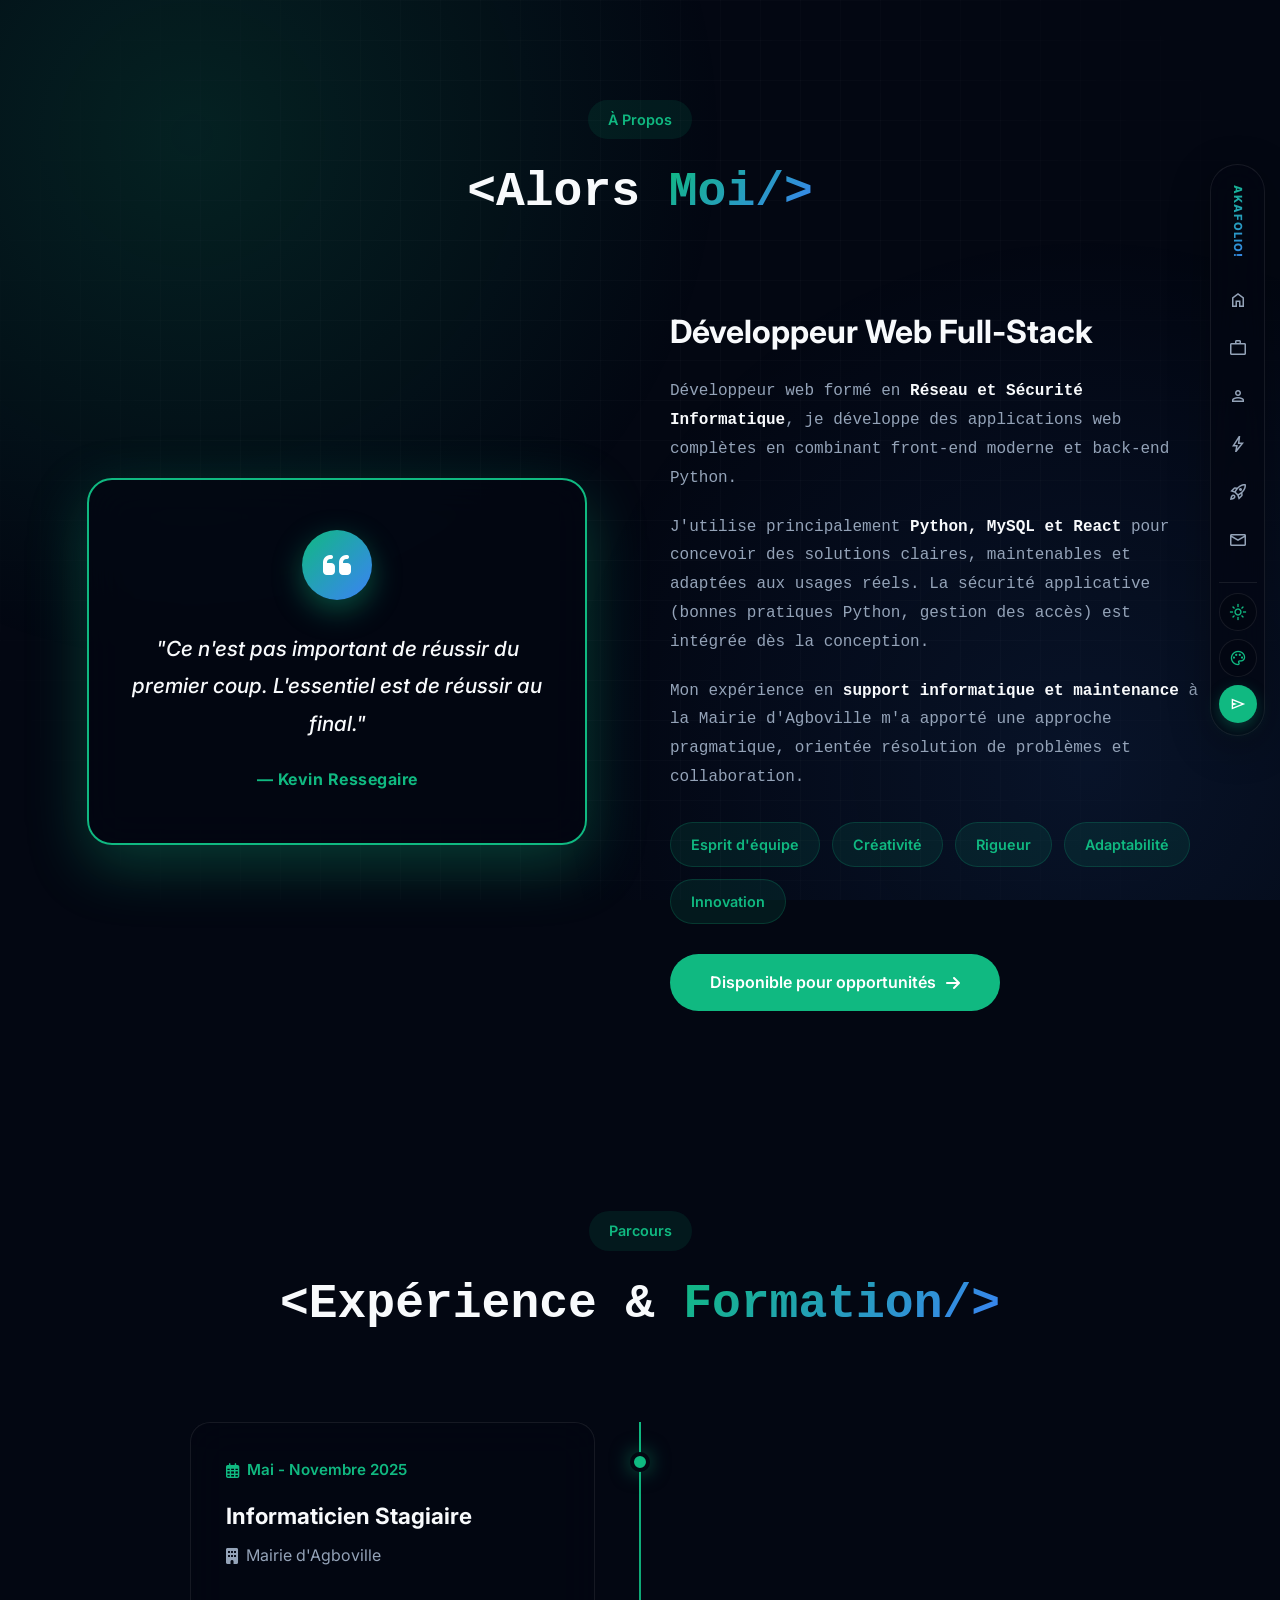
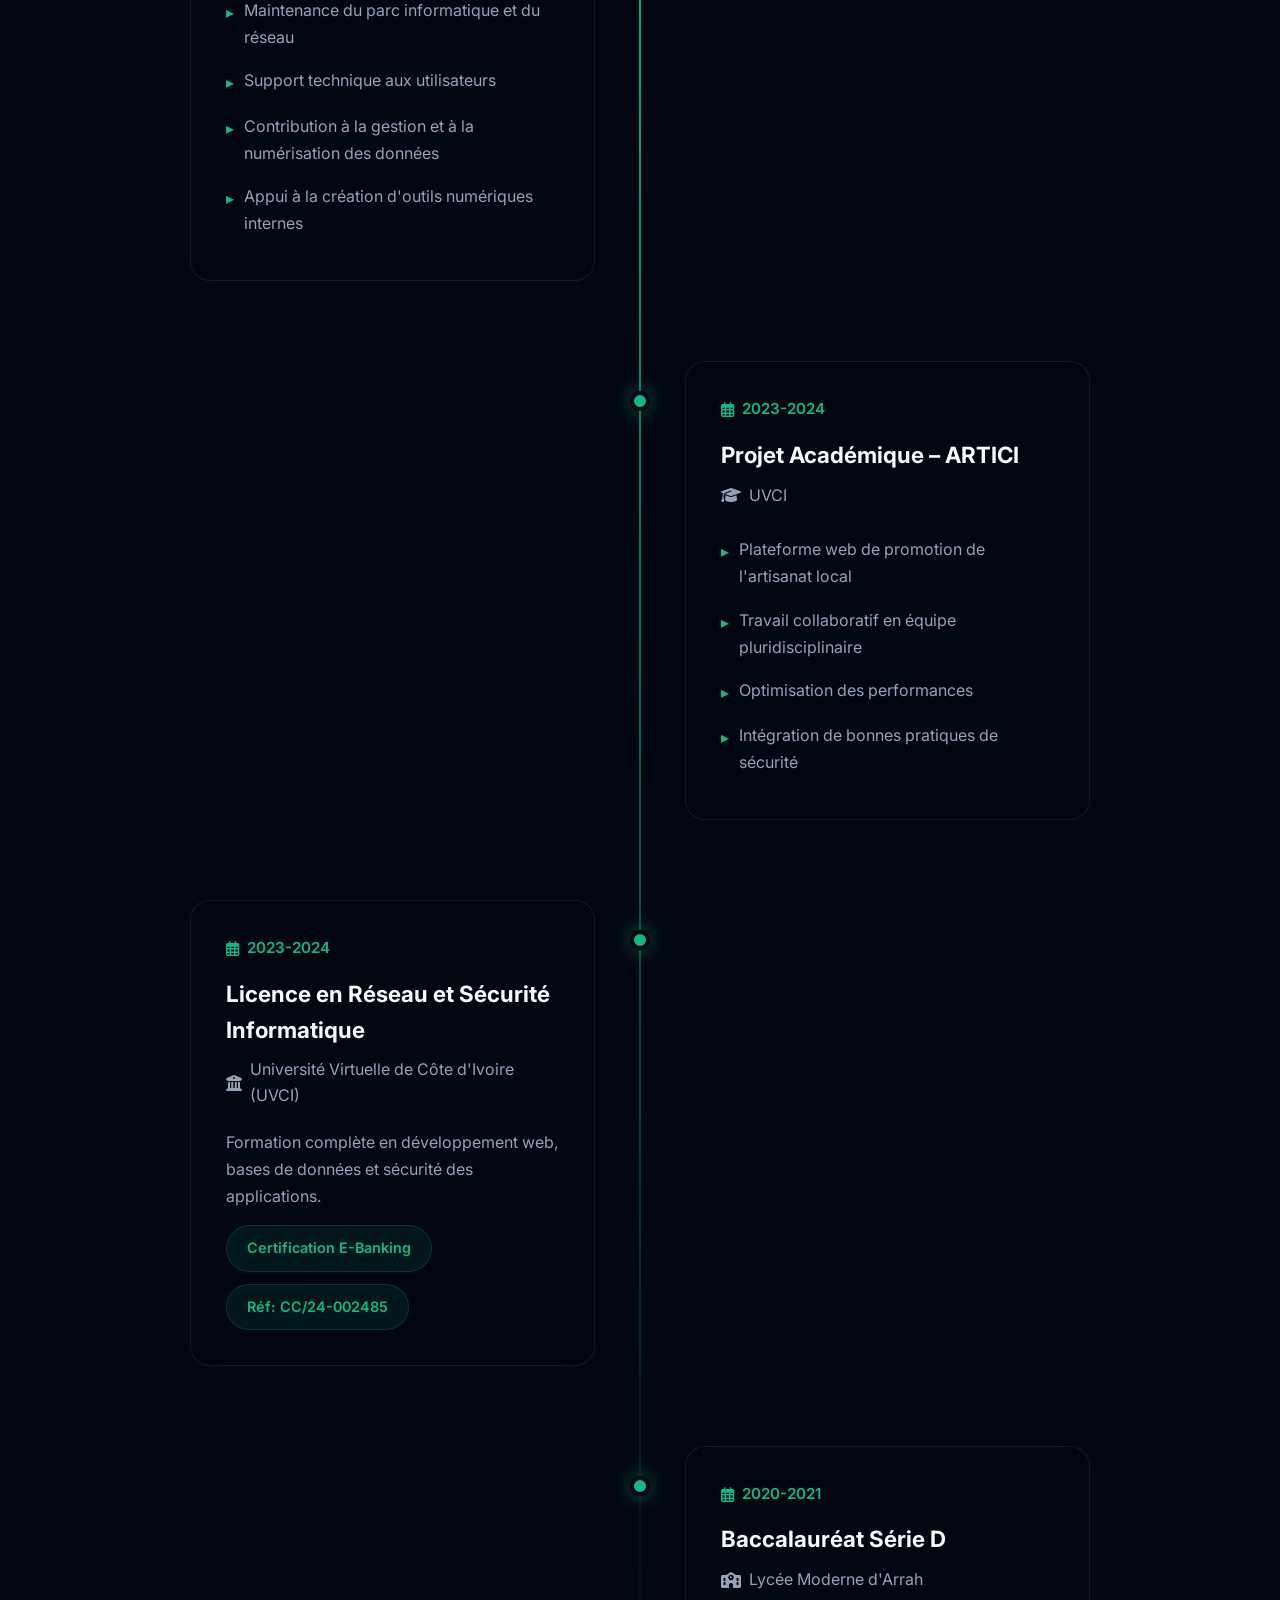
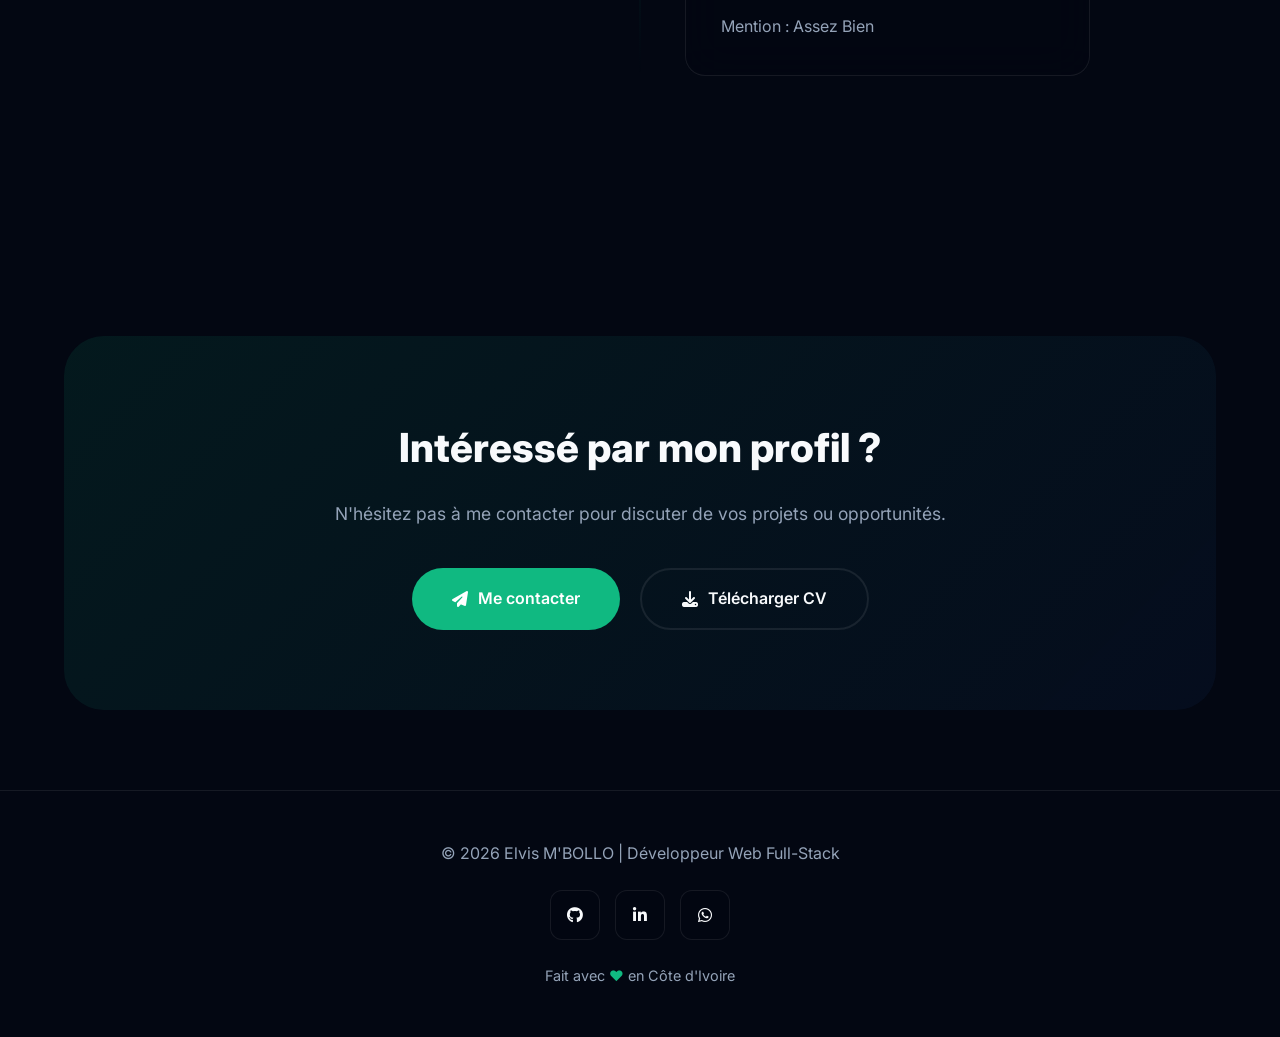
==== about.html @ 1b932620 "Add files via upload" ====
<!DOCTYPE html>
<html lang="fr">
<head>
    <meta charset="UTF-8">
    <meta name="viewport" content="width=device-width, initial-scale=1.0">
    <title>À Propos | Elvis M'BOLLO - Développeur Web Full-Stack</title>
    
    <!-- SEO -->
    <meta name="description" content="Découvrez mon parcours, mes compétences et mon expérience en développement web. Formation en Réseau et Sécurité Informatique à l'UVCI.">
    
    <!-- Favicon -->
    <link rel="icon" type="image/png" href="assets/images/favicon.png">
    
    <!-- Fonts & Icons -->
    <link rel="stylesheet" href="https://cdnjs.cloudflare.com/ajax/libs/font-awesome/6.4.0/css/all.min.css">
    <link rel="stylesheet" href="https://fonts.googleapis.com/css2?family=Inter:wght@300;400;500;600;700;800&display=swap">
    <link rel="stylesheet" href="https://fonts.googleapis.com/css2?family=Material+Symbols+Outlined:opsz,wght,FILL,GRAD@20..48,100..700,0..1,-50..200">
    
    <!-- CSS -->
    <link rel="stylesheet" href="assets/css/style.css">
</head>
<body>
    <!-- Loader -->
    <div class="page-loader">
        <div class="loader-content">
            <div class="loader-logo">
                <span class="loader-text">&lt;À PROPOS!/&gt;</span>
            </div>
            <div class="loader-bar">
                <div class="loader-progress"></div>
            </div>
            <p class="loader-message">Chargement...</p>
        </div>
    </div>

    <!-- Scroll to Top Button -->
    <button class="scroll-top-btn" id="rocketBtn">
        <i class="fas fa-rocket"></i>
    </button>

    <!-- Navbar Verticale -->
    <nav class="navbar-vertical">
        <div class="logo">AKAFOLIO!</div>
        
        <ul class="nav-links-vertical">
            <li>
                <a href="index.html" title="Accueil">
                    <span class="material-symbols-outlined">home</span>
                </a>
            </li>
            <li>
                <a href="services.html" title="Services">
                    <span class="material-symbols-outlined">work</span>
                </a>
            </li>
            <li>
                <a href="about.html" class="active" title="À Propos">
                    <span class="material-symbols-outlined">person</span>
                </a>
            </li>
            <li>
                <a href="skills.html" title="Compétences">
                    <span class="material-symbols-outlined">bolt</span>
                </a>
            </li>
            <li>
                <a href="projects.html" title="Projets">
                    <span class="material-symbols-outlined">rocket_launch</span>
                </a>
            </li>
            <li>
                <a href="contact.html" title="Contact">
                    <span class="material-symbols-outlined">mail</span>
                </a>
            </li>
        </ul>

        <div class="nav-actions-vertical">
            <button id="theme-mode-toggle" class="theme-btn-vertical">
                <span class="material-symbols-outlined">light_mode</span>
            </button>
            <button id="color-theme-toggle" class="theme-btn-vertical">
                <span class="material-symbols-outlined">palette</span>
            </button>
            <a href="contact.html" class="btn-cta-vertical">
                <span class="material-symbols-outlined">send</span>
            </a>
        </div>
    </nav>

    <!-- About Section -->
    <section id="about">
        <div class="section-header">
            <span class="section-tag">À Propos</span>
            <h2 class="section-title">&lt;Alors <span class="highlight">Moi/&gt;</span></h2>
        </div>
        <div class="about-grid">
            <div class="about-images">
                <div class="about-quote-card">
                    <div class="quote-icon">
                        <i class="fas fa-quote-left"></i>
                    </div>
                    <p class="quote-text">"Ce n'est pas important de réussir du premier coup. L'essentiel est de réussir au final."</p>
                    <p class="quote-author">— Kevin Ressegaire</p>
                </div>
            </div>
            <div class="about-content">
                <h3>Développeur Web Full-Stack</h3>
                <p>
                    Développeur web formé en <strong>Réseau et Sécurité Informatique</strong>, je développe des applications web complètes en combinant front-end moderne et back-end Python.
                </p>
                <p>
                    J'utilise principalement <strong>Python, MySQL et React</strong> pour concevoir des solutions claires, maintenables et adaptées aux usages réels. La sécurité applicative (bonnes pratiques Python, gestion des accès) est intégrée dès la conception.
                </p>
                <p>
                    Mon expérience en <strong>support informatique et maintenance</strong> à la Mairie d'Agboville m'a apporté une approche pragmatique, orientée résolution de problèmes et collaboration.
                </p>
                <div class="skills-tags">
                    <span class="skill-tag">Esprit d'équipe</span>
                    <span class="skill-tag">Créativité</span>
                    <span class="skill-tag">Rigueur</span>
                    <span class="skill-tag">Adaptabilité</span>
                    <span class="skill-tag">Innovation</span>
                </div>
                <div style="margin-top: 30px;">
                    <a href="contact.html" class="btn-primary">
                        Disponible pour opportunités
                        <i class="fas fa-arrow-right"></i>
                    </a>
                </div>
            </div>
        </div>
    </section>

    <!-- Experience Timeline -->
    <section id="experience">
        <div class="section-header">
            <span class="section-tag">Parcours</span>
            <h2 class="section-title">&lt;Expérience & <span class="highlight">Formation/&gt;</span></h2>
        </div>
        <div class="timeline">
            <div class="timeline-item">
                <div class="timeline-dot"></div>
                <div class="timeline-content">
                    <div class="timeline-date">
                        <i class="far fa-calendar-alt"></i>
                        Mai - Novembre 2025
                    </div>
                    <h4 class="timeline-title">Informaticien Stagiaire</h4>
                    <p class="timeline-company">
                        <i class="fas fa-building"></i>
                        Mairie d'Agboville
                    </p>
                    <div class="timeline-description">
                        <ul>
                            <li>Maintenance du parc informatique et du réseau</li>
                            <li>Support technique aux utilisateurs</li>
                            <li>Contribution à la gestion et à la numérisation des données</li>
                            <li>Appui à la création d'outils numériques internes</li>
                        </ul>
                    </div>
                </div>
            </div>

            <div class="timeline-item">
                <div class="timeline-dot"></div>
                <div class="timeline-content">
                    <div class="timeline-date">
                        <i class="far fa-calendar-alt"></i>
                        2023-2024
                    </div>
                    <h4 class="timeline-title">Projet Académique – ARTICI</h4>
                    <p class="timeline-company">
                        <i class="fas fa-graduation-cap"></i>
                        UVCI
                    </p>
                    <div class="timeline-description">
                        <ul>
                            <li>Plateforme web de promotion de l'artisanat local</li>
                            <li>Travail collaboratif en équipe pluridisciplinaire</li>
                            <li>Optimisation des performances</li>
                            <li>Intégration de bonnes pratiques de sécurité</li>
                        </ul>
                    </div>
                </div>
            </div>

            <div class="timeline-item">
                <div class="timeline-dot"></div>
                <div class="timeline-content">
                    <div class="timeline-date">
                        <i class="far fa-calendar-alt"></i>
                        2023-2024
                    </div>
                    <h4 class="timeline-title">Licence en Réseau et Sécurité Informatique</h4>
                    <p class="timeline-company">
                        <i class="fas fa-university"></i>
                        Université Virtuelle de Côte d'Ivoire (UVCI)
                    </p>
                    <div class="timeline-description">
                        Formation complète en développement web, bases de données et sécurité des applications.
                        <div class="skills-tags" style="margin-top: 15px;">
                            <span class="skill-tag">Certification E-Banking</span>
                            <span class="skill-tag">Réf: CC/24-002485</span>
                        </div>
                    </div>
                </div>
            </div>

            <div class="timeline-item">
                <div class="timeline-dot"></div>
                <div class="timeline-content">
                    <div class="timeline-date">
                        <i class="far fa-calendar-alt"></i>
                        2020-2021
                    </div>
                    <h4 class="timeline-title">Baccalauréat Série D</h4>
                    <p class="timeline-company">
                        <i class="fas fa-school"></i>
                        Lycée Moderne d'Arrah
                    </p>
                    <div class="timeline-description">
                        Mention : Assez Bien
                    </div>
                </div>
            </div>
        </div>
    </section>

    <!-- Call to Action -->
    <section id="cta-section">
        <div class="cta-container">
            <h2>Intéressé par mon profil ?</h2>
            <p>N'hésitez pas à me contacter pour discuter de vos projets ou opportunités.</p>
            <div class="cta-buttons">
                <a href="contact.html" class="btn-primary">
                    <i class="fas fa-paper-plane"></i>
                    Me contacter
                </a>
                <a href="assets/CV_MBOLLO_AKA_ELVIS.pdf" class="btn-secondary" download>
                    <i class="fas fa-download"></i>
                    Télécharger CV
                </a>
            </div>
        </div>
    </section>

    <!-- Footer -->
    <footer>
        <p style="font-size: 1rem; margin-bottom: 1.5rem;">
            © 2026 Elvis M'BOLLO | Développeur Web Full-Stack
        </p>
        
        <div class="social-links" style="display: flex; gap: 15px; justify-content: center; margin-bottom: 1.5rem;">
            <a href="https://github.com/wthomasss06-stack" target="_blank" class="social-link">
                <i class="fab fa-github"></i>
            </a>
            <a href="https://www.linkedin.com/in/aka-m-bollo-60a1b1340" target="_blank" class="social-link">
                <i class="fab fa-linkedin-in"></i>
            </a>
            <a href="https://wa.me/2250142507750" target="_blank" class="social-link">
                <i class="fab fa-whatsapp"></i>
            </a>
        </div>
        
        <p style="color: var(--text-muted); font-size: 0.9rem;">
            Fait avec <span style="color: var(--primary);">❤</span> en Côte d'Ivoire
        </p>
    </footer>

    <!-- JavaScript -->
    <script src="assets/js/script.js"></script>
</body>
</html>
---- assets/css/style.css ----
/* ============================================================
   PORTFOLIO ELVIS M'BOLLO - CSS UNIQUE
   ============================================================ */

/* ============================================================
   1. RESET & VARIABLES
   ============================================================ */
* {
    margin: 0;
    padding: 0;
    box-sizing: border-box;
}

:root {
    /* Couleurs principales */
    --primary: #10b981;
    --primary-dark: #059669;
    
    /* Fond sombre */
    --dark-bg: #030712;
    --darker-bg: #020617;
    
    /* Texte */
    --text-light: #f8fafc;
    --text-muted: #94a3b8;
    
    /* Effets glass */
    --glass-bg: rgba(3, 7, 18, 0.7);
    --glass-border: rgba(255, 255, 255, 0.08);
}

body {
    font-family: 'Inter', system-ui, -apple-system, sans-serif;
    background-color: var(--dark-bg);
    color: var(--text-light);
    overflow-x: hidden;
    line-height: 1.6;
    position: relative;
    min-height: 100vh;
}

/* Grille de fond */
body::before {
    content: '';
    position: fixed;
    top: 0;
    left: 0;
    width: 100%;
    height: 100%;
    background-image: 
        linear-gradient(to right, rgba(255, 255, 255, 0.02) 1px, transparent 1px),
        linear-gradient(to bottom, rgba(255, 255, 255, 0.02) 1px, transparent 1px);
    background-size: 40px 40px;
    mask-image: radial-gradient(circle at center, black 50%, transparent 100%);
    z-index: -2;
    pointer-events: none;
}

/* Effets de lueur */
body::after {
    content: '';
    position: fixed;
    top: 0;
    left: 0;
    width: 100%;
    height: 100%;
    background: 
        radial-gradient(circle at 15% 15%, rgba(16, 185, 129, 0.15) 0%, transparent 40%),
        radial-gradient(circle at 85% 85%, rgba(59, 130, 246, 0.10) 0%, transparent 40%);
    z-index: -1;
    pointer-events: none;
}

/* Scrollbar */
::-webkit-scrollbar {
    width: 10px;
}
::-webkit-scrollbar-track {
    background: var(--dark-bg);
}
::-webkit-scrollbar-thumb {
    background: #334155;
    border-radius: 5px;
    border: 2px solid var(--dark-bg);
}
::-webkit-scrollbar-thumb:hover {
    background: var(--primary);
}

/* ============================================================
   2. LOADER
   ============================================================ */
.page-loader {
    position: fixed;
    inset: 0;
    background: var(--dark-bg);
    display: flex;
    align-items: center;
    justify-content: center;
    z-index: 10000;
    transition: opacity 0.5s ease, visibility 0.5s ease;
}

.page-loader.hidden {
    opacity: 0;
    visibility: hidden;
}

.loader-content {
    text-align: center;
}

.loader-text {
    font-family: 'Courier New', monospace;
    font-size: 4rem;
    font-weight: 800;
    background: linear-gradient(135deg, var(--primary), #3b82f6);
    -webkit-background-clip: text;
    -webkit-text-fill-color: transparent;
    animation: pulse 1.5s ease-in-out infinite;
}

@keyframes pulse {
    0%, 100% { transform: scale(1); }
    50% { transform: scale(1.05); }
}

.loader-bar {
    width: 300px;
    height: 4px;
    background: rgba(255, 255, 255, 0.1);
    border-radius: 10px;
    overflow: hidden;
    margin: 30px auto 20px;
}

.loader-progress {
    height: 100%;
    background: linear-gradient(90deg, var(--primary), #3b82f6);
    border-radius: 10px;
    animation: loadProgress 2s ease-out forwards;
}

@keyframes loadProgress {
    from { width: 0%; }
    to { width: 100%; }
}

.loader-message {
    font-family: 'Courier New', monospace;
    color: var(--text-muted);
    font-size: 0.95rem;
    animation: fadeInOut 1.5s ease-in-out infinite;
}

@keyframes fadeInOut {
    0%, 100% { opacity: 0.5; }
    50% { opacity: 1; }
}

/* ============================================================
   3. NAVBAR VERTICALE
   ============================================================ */
.navbar-vertical {
    position: fixed;
    right: 15px;
    top: 50%;
    transform: translateY(-50%);
    width: 55px;
    background: var(--glass-bg);
    backdrop-filter: blur(20px);
    border: 1px solid var(--glass-border);
    border-radius: 28px;
    padding: 12px 0;
    display: flex;
    flex-direction: column;
    align-items: center;
    gap: 15px;
    z-index: 1000;
    box-shadow: 0 10px 40px rgba(0, 0, 0, 0.3);
}

.navbar-vertical .logo {
    font-size: 0.7rem;
    font-weight: 800;
    background: linear-gradient(135deg, var(--primary), #3b82f6);
    -webkit-background-clip: text;
    -webkit-text-fill-color: transparent;
    writing-mode: vertical-rl;
    text-orientation: mixed;
    letter-spacing: 1px;
    padding: 8px 0;
}

.nav-links-vertical {
    display: flex;
    flex-direction: column;
    gap: 10px;
    list-style: none;
    padding: 0;
    margin: 0;
}

.nav-links-vertical a {
    width: 38px;
    height: 38px;
    display: flex;
    align-items: center;
    justify-content: center;
    text-decoration: none;
    border-radius: 10px;
    transition: all 0.3s cubic-bezier(0.68, -0.55, 0.265, 1.55);
    position: relative;
}

.nav-links-vertical a .material-symbols-outlined {
    font-size: 20px;
    color: var(--text-muted);
    transition: all 0.3s ease;
}

.nav-links-vertical a.active,
.nav-links-vertical a:hover {
    background: var(--primary);
    transform: scale(1.15);
}

.nav-links-vertical a.active .material-symbols-outlined,
.nav-links-vertical a:hover .material-symbols-outlined {
    color: white;
}

.nav-actions-vertical {
    display: flex;
    flex-direction: column;
    gap: 8px;
    align-items: center;
    margin-top: 8px;
    padding-top: 10px;
    border-top: 1px solid var(--glass-border);
}

.theme-btn-vertical {
    width: 38px;
    height: 38px;
    background: var(--glass-bg);
    border: 1px solid var(--glass-border);
    border-radius: 50%;
    cursor: pointer;
    display: flex;
    align-items: center;
    justify-content: center;
    transition: all 0.3s ease;
}

.theme-btn-vertical:hover {
    transform: scale(1.1);
    border-color: var(--primary);
}

.theme-btn-vertical .material-symbols-outlined {
    font-size: 18px;
    color: var(--primary);
}

.btn-cta-vertical {
    width: 38px;
    height: 38px;
    background: var(--primary);
    color: white;
    border-radius: 50%;
    display: flex;
    align-items: center;
    justify-content: center;
    text-decoration: none;
    transition: all 0.3s ease;
    box-shadow: 0 5px 15px rgba(16, 185, 129, 0.3);
}

.btn-cta-vertical:hover {
    transform: scale(1.1);
    box-shadow: 0 8px 25px rgba(16, 185, 129, 0.5);
}

.btn-cta-vertical .material-symbols-outlined {
    font-size: 18px;
    color: white;
}

/* ============================================================
   FUSÉE OPTIMISÉE - Apparaît uniquement au footer + Feu de décollage
   ============================================================ */

.scroll-top-btn {
    position: fixed;
    bottom: 30px;
    left: 50%;
    transform: translateX(-50%);
    width: 60px;
    height: 60px;
    background: #10b981 !important;
    color: white !important;
    border: none;
    border-radius: 50% 50% 15% 15%;
    cursor: pointer;
    display: flex;
    align-items: center;
    justify-content: center;
    font-size: 1.8rem;
    z-index: 9999;
    box-shadow: 0 0 20px rgba(16, 185, 129, 0.6);
    transition: all 0.3s ease;
    
    /* Masquée par défaut */
    opacity: 0;
    visibility: hidden;
    pointer-events: none;
}

/* Visible uniquement quand classe 'visible' est ajoutée par JS */
.scroll-top-btn.visible {
    opacity: 1;
    visibility: visible;
    pointer-events: auto;
}

/* Hover effect avec vibration */
.scroll-top-btn:hover {
    /* Animation de vibration continue au survol */
    animation: rocketShake 0.1s infinite;
    box-shadow: 0 0 30px rgba(16, 185, 129, 0.8);
    background: #059669 !important;
}

/* Animation de vibration */
@keyframes rocketShake {
    0% { 
        transform: translateX(-51%) translateY(-2px) rotate(-1deg); 
    }
    50% { 
        transform: translateX(-49%) translateY(0px) rotate(1deg); 
    }
    100% { 
        transform: translateX(-50%) translateY(-1px) rotate(0deg); 
    }
}

/* ============================================================
   FEU DE DÉCOLLAGE - 3 flammes animées
   ============================================================ */

.scroll-top-btn::before,
.scroll-top-btn::after,
.rocket-flame {
    content: '';
    position: absolute;
    bottom: -15px;
    left: 50%;
    width: 20px;
    height: 25px;
    background: linear-gradient(to bottom, 
        #ff6b00 0%,
        #ff4500 40%,
        #ffaa00 70%,
        transparent 100%
    );
    border-radius: 50% 50% 40% 40%;
    opacity: 0;
    transform: translateX(-50%) scale(0);
    transition: all 0.3s ease;
}

/* Flamme centrale */
.scroll-top-btn::before {
    z-index: 3;
}

/* Flamme gauche */
.scroll-top-btn::after {
    left: 35%;
    width: 15px;
    height: 20px;
    z-index: 2;
}

/* Flamme droite (créée en JS) */
.rocket-flame {
    left: 65%;
    width: 15px;
    height: 20px;
    z-index: 2;
}

/* ============================================================
   ANIMATION DE DÉCOLLAGE
   ============================================================ */

.scroll-top-btn.launching {
    animation: launchRocket 0.8s forwards ease-in;
}

@keyframes launchRocket {
    0% { 
        transform: translateX(-50%) translateY(0);
    }
    15% { 
        transform: translateX(-50%) translateY(15px); /* Recul */
    }
    100% { 
        transform: translateX(-50%) translateY(-120vh); /* Disparaît en haut */
    }
}

/* Activation des flammes pendant le décollage */
.scroll-top-btn.launching::before,
.scroll-top-btn.launching::after,
.scroll-top-btn.launching .rocket-flame {
    opacity: 1;
    transform: translateX(-50%) scale(1);
    animation: flameFlicker 0.15s infinite alternate;
}

/* Animation de scintillement des flammes */
@keyframes flameFlicker {
    0% { 
        transform: translateX(-50%) scale(1) scaleY(1);
        filter: brightness(1);
    }
    100% { 
        transform: translateX(-50%) scale(1.1) scaleY(1.15);
        filter: brightness(1.3);
    }
}

/* Particules de feu (optionnel - créées en JS) */
.fire-particle {
    position: absolute;
    bottom: -10px;
    left: 50%;
    width: 6px;
    height: 6px;
    background: radial-gradient(circle, #ff6b00, #ff4500);
    border-radius: 50%;
    pointer-events: none;
    animation: fireParticle 0.6s ease-out forwards;
    z-index: 1;
}

@keyframes fireParticle {
    0% {
        transform: translate(-50%, 0) scale(1);
        opacity: 1;
    }
    100% {
        transform: translate(calc(-50% + var(--x-offset)), 40px) scale(0);
        opacity: 0;
    }
}

/* ============================================================
   RESPONSIVE
   ============================================================ */

@media (max-width: 768px) {
    .scroll-top-btn {
        width: 50px;
        height: 50px;
        font-size: 1.4rem;
        bottom: 20px;
    }
    
    .scroll-top-btn::before,
    .scroll-top-btn::after,
    .rocket-flame {
        width: 16px;
        height: 20px;
        bottom: -12px;
    }
    
    .scroll-top-btn::after {
        width: 12px;
        height: 16px;
    }
    
    .rocket-flame {
        width: 12px;
        height: 16px;
    }
    
    /* Vibration réduite sur mobile */
    @keyframes rocketShake {
        0% { 
            transform: translateX(-50.5%) translateY(-1px) rotate(-0.5deg); 
        }
        50% { 
            transform: translateX(-49.5%) translateY(0px) rotate(0.5deg); 
        }
        100% { 
            transform: translateX(-50%) translateY(-0.5px) rotate(0deg); 
        }
    }
}

/* ============================================================
   CORRECTIONS RESPONSIVE CONTACT & SKILLS - MOBILE
   ============================================================ */

/* ============================================================
   1. SECTION CONTACT - RESPONSIVE MOBILE
   ============================================================ */

@media (max-width: 768px) {
    /* Grid contact en 1 colonne sur mobile */
    #contact > div[style*="grid-template-columns"] {
        display: flex !important;
        flex-direction: column !important;
        gap: 30px !important;
    }
    
    /* Formulaire pleine largeur */
    #contactForm {
        padding: 25px 20px;
    }
    
    /* Inputs plus petits */
    #contactForm input,
    #contactForm select,
    #contactForm textarea {
        padding: 12px;
        font-size: 0.95rem;
    }
    
    /* Bouton submit adapté */
    #contactForm .btn-primary {
        padding: 14px 20px;
        font-size: 1rem;
    }
    
    /* Coordonnées réduites */
    #contact .contact-info > div {
        padding: 15px;
        gap: 12px;
    }
    
    #contact .contact-info img,
    #contact .contact-info i {
        font-size: 1.1rem;
    }
    
    #contact .contact-info h4 {
        font-size: 0.85rem;
    }
    
    #contact .contact-info a,
    #contact .contact-info p {
        font-size: 0.85rem;
    }
    
    /* QR Code plus petit */
    #cv .qr-code {
        width: 150px !important;
        height: 150px !important;
        margin-bottom: 15px;
    }
    
    #cv h3 {
        font-size: 1.2rem !important;
    }
    
    #cv p {
        font-size: 0.85rem !important;
    }
    
    #cv .btn-download {
        padding: 12px 24px !important;
        font-size: 0.9rem !important;
    }
}

@media (max-width: 480px) {
    #contactForm {
        padding: 20px 15px;
    }
    
    #contactForm input,
    #contactForm select,
    #contactForm textarea {
        padding: 11px;
        font-size: 0.9rem;
    }
    
    #contactForm label {
        font-size: 0.9rem;
    }
    
    #contact .contact-info > div {
        padding: 12px;
    }
    
    #contact .contact-info > div > div:first-child {
        width: 45px !important;
        height: 45px !important;
    }
    
    #cv .qr-code {
        width: 130px !important;
        height: 130px !important;
    }
}

/* ============================================================
   2. SKILLS - DÉFILEMENT RESPONSIVE
   ============================================================ */

@media (max-width: 768px) {
    /* Items skills plus petits */
    .skill-logo-item {
        min-width: 90px !important;
        height: 90px !important;
        padding: 12px !important;
    }
    
    .skill-logo-item img,
    .skill-logo-item > div {
        width: 40px !important;
        height: 40px !important;
    }
    
    .skill-logo-item span {
        font-size: 0.7rem !important;
    }
    
    /* Espacement réduit */
    .skill-logos {
        gap: 12px !important;
    }
    
    /* Vitesse de défilement augmentée sur mobile */
    .skill-category:nth-child(1) .skill-logos {
        animation: scroll-left 40s linear infinite;
    }
    
    .skill-category:nth-child(2) .skill-logos {
        animation: scroll-right 40s linear infinite;
    }
    
    .skill-category:nth-child(3) .skill-logos {
        animation: scroll-left 40s linear infinite;
    }
    
    .skill-category:nth-child(4) .skill-logos {
        animation: scroll-right 40s linear infinite;
    }
}

@media (max-width: 480px) {
    /* Encore plus petit sur petits écrans */
    .skill-logo-item {
        min-width: 75px !important;
        height: 75px !important;
        padding: 10px !important;
    }
    
    .skill-logo-item img,
    .skill-logo-item > div {
        width: 35px !important;
        height: 35px !important;
    }
    
    .skill-logo-item span {
        font-size: 0.65rem !important;
    }
    
    .skill-logos {
        gap: 10px !important;
    }
}

/* ============================================================
   3. NAVBAR VERTICALE - ESPACEMENT MOBILE
   ============================================================ */

@media (max-width: 768px) {
    /* Navbar plus compacte */
    .navbar-vertical {
        right: 10px;
        width: 50px;
        padding: 10px 0;
        gap: 10px;
    }
    
    .navbar-vertical .logo {
        font-size: 0.65rem;
        padding: 6px 0;
    }
    
    .nav-links-vertical {
        gap: 8px;
    }
    
    .nav-links-vertical a {
        width: 35px;
        height: 35px;
    }
    
    .nav-links-vertical a .material-symbols-outlined {
        font-size: 18px;
    }
    
    .nav-actions-vertical {
        gap: 6px;
        padding-top: 8px;
        margin-top: 6px;
    }
    
    .theme-btn-vertical,
    .btn-cta-vertical {
        width: 35px;
        height: 35px;
    }
    
    .theme-btn-vertical .material-symbols-outlined,
    .btn-cta-vertical .material-symbols-outlined {
        font-size: 16px;
    }
}

@media (max-width: 480px) {
    .navbar-vertical {
        right: 8px;
        width: 48px;
        padding: 8px 0;
        gap: 8px;
    }
    
    .nav-links-vertical a {
        width: 32px;
        height: 32px;
    }
    
    .nav-links-vertical a .material-symbols-outlined {
        font-size: 16px;
    }
    
    .theme-btn-vertical,
    .btn-cta-vertical {
        width: 32px;
        height: 32px;
    }
}

/* ============================================================
   4. SECTION CONTACT - PADDING GÉNÉRAL
   ============================================================ */

@media (max-width: 768px) {
    #contact {
        padding: 60px 5% !important;
    }
    
    .section-header {
        margin-bottom: 40px;
    }
}

@media (max-width: 480px) {
    #contact {
        padding: 50px 5% !important;
    }
}

/* ============================================================
   5. HERO STATS - ESPACEMENT MOBILE
   ============================================================ */

@media (max-width: 480px) {
    .hero-stats {
        flex-wrap: wrap;
        justify-content: center;
        gap: 15px;
        margin-top: 25px;
    }
    
    .stat-item {
        flex: 1 1 calc(33.333% - 10px);
        min-width: 80px;
        text-align: center;
    }
    
    .stat-number {
        font-size: 1.8rem;
    }
    
    .stat-label {
        font-size: 0.75rem;
    }
}

/* ============================================================
   6. CATÉGORIES SKILLS - TITRES VISIBLES SUR MOBILE
   ============================================================ */

@media (max-width: 768px) {
    .skill-category-wrapper {
        margin-bottom: 20px;
    }
    
    .skill-category-title {
        font-size: 1.1rem;
        color: var(--primary);
        margin-bottom: 15px;
        padding-left: 10px;
        display: flex;
        align-items: center;
        gap: 10px;
    }
    
    .skill-category-title i {
        font-size: 1.2rem;
    }
}

/* ============================================================
   5. HERO SECTION
   ============================================================ */
.hero {
    min-height: 100vh;
    display: flex;
    align-items: center;
    padding: 120px 5% 80px;
    position: relative;
}

.hero-container {
    max-width: 1400px;
    margin: 0 auto;
    display: grid;
    grid-template-columns: 1.2fr 1fr;
    gap: 80px;
    align-items: center;
    width: 100%;
}

.hero-content h1 {
    font-size: 4rem;
    font-weight: 800;
    line-height: 1.1;
    margin-bottom: 20px;
    animation: fadeInUp 0.8s ease;
}

.hero-content h1 .wave {
    display: inline-block;
    animation: wave 2s ease-in-out infinite;
}

@keyframes wave {
    0%, 100% { transform: rotate(0deg); }
    25% { transform: rotate(20deg); }
    75% { transform: rotate(-20deg); }
}

@keyframes fadeInUp {
    from {
        opacity: 0;
        transform: translateY(30px);
    }
    to {
        opacity: 1;
        transform: translateY(0);
    }
}

.hero-subtitle {
    font-size: 1.5rem;
    color: var(--primary);
    font-weight: 600;
    margin-bottom: 25px;
    animation: fadeInUp 0.8s ease 0.2s backwards;
}

.hero-description {
    font-family: 'Courier New', monospace;
    font-size: 1.1rem;
    color: var(--text-muted);
    line-height: 1.8;
    margin-bottom: 40px;
    animation: fadeInUp 0.8s ease 0.4s backwards;
}

.hero-buttons {
    display: flex;
    gap: 20px;
    animation: fadeInUp 0.8s ease 0.6s backwards;
}

.btn-primary {
    background: var(--primary);
    color: white;
    padding: 16px 40px;
    border-radius: 50px;
    text-decoration: none;
    font-weight: 600;
    display: inline-flex;
    align-items: center;
    gap: 10px;
    transition: all 0.3s ease;
    border: none;
    cursor: pointer;
}

.btn-primary:hover {
    background: var(--primary-dark);
    transform: translateY(-3px);
    box-shadow: 0 15px 40px rgba(16, 185, 129, 0.4);
}

.btn-secondary {
    background: transparent;
    color: var(--text-light);
    padding: 16px 40px;
    border-radius: 50px;
    text-decoration: none;
    font-weight: 600;
    display: inline-flex;
    align-items: center;
    gap: 10px;
    border: 2px solid var(--glass-border);
    transition: all 0.3s ease;
}

.btn-secondary:hover {
    border-color: var(--primary);
    color: var(--primary);
    transform: translateY(-3px);
}

.hero-stats {
    display: flex;
    gap: 50px;
    margin-top: 50px;
    animation: fadeInUp 0.8s ease 0.8s backwards;
}

.stat-item {
    text-align: left;
}

.stat-number {
    font-size: 2.5rem;
    font-weight: 800;
    color: var(--primary);
    display: flex;
    align-items: baseline;
    gap: 5px;
}

.stat-number span {
    font-size: 1.5rem;
}

.stat-label {
    color: var(--text-muted);
    font-size: 0.95rem;
    font-weight: 500;
    margin-top: 5px;
}

/* Hero Image - Bulle Animée */
.hero-image {
    position: relative;
    animation: fadeInUp 0.8s ease 0.4s backwards;
    display: flex;
    justify-content: center;
    align-items: center;
}

.hero-image-wrapper {
    position: relative;
    width: 100%;
    max-width: 450px;
    margin: 0 auto;
}

.animated-bubble {
    position: relative;
    width: 100%;
    aspect-ratio: 1;
    border-radius: 50%;
    overflow: hidden;
    background: linear-gradient(135deg, var(--primary), #3b82f6);
    padding: 8px;
    animation: bubbleFloat 6s ease-in-out infinite;
    box-shadow: 
        0 20px 60px rgba(16, 185, 129, 0.3),
        inset 0 0 30px rgba(255, 255, 255, 0.1);
}

@keyframes bubbleFloat {
    0%, 100% { 
        transform: translateY(0) scale(1);
    }
    25% { 
        transform: translateY(-15px) scale(1.02);
    }
    50% { 
        transform: translateY(0) scale(0.98);
    }
    75% { 
        transform: translateY(-10px) scale(1.01);
    }
}

.animated-bubble img {
    width: 100%;
    height: 100%;
    object-fit: cover;
    object-position: center;
    border-radius: 50%;
    position: relative;
    z-index: 2;
}

.bubble-shine {
    position: absolute;
    top: 15%;
    left: 15%;
    width: 40%;
    height: 40%;
    background: radial-gradient(circle, rgba(255, 255, 255, 0.4), transparent);
    border-radius: 50%;
    animation: shineMove 4s ease-in-out infinite;
    z-index: 3;
}

@keyframes shineMove {
    0%, 100% { 
        transform: translate(0, 0);
        opacity: 0.6;
    }
    50% { 
        transform: translate(20px, 20px);
        opacity: 0.3;
    }
}

.floating-badge {
    position: absolute;
    background: var(--glass-bg);
    backdrop-filter: blur(20px);
    border: 1px solid var(--glass-border);
    border-radius: 20px;
    padding: 15px 25px;
    display: flex;
    align-items: center;
    gap: 12px;
    animation: float 3s ease-in-out infinite;
    z-index: 10;
    box-shadow: 0 10px 30px rgba(0, 0, 0, 0.3);
}

@keyframes float {
    0%, 100% { transform: translateY(0); }
    50% { transform: translateY(-20px); }
}

.badge-professional {
    top: 10%;
    left: -10%;
    animation-delay: 0s;
}

.badge-creative {
    bottom: 20%;
    right: -15%;
    animation-delay: 1.5s;
}

.badge-experience {
    bottom: 5%;
    left: -5%;
    animation-delay: 3s;
}

.floating-badge i {
    font-size: 1.5rem;
}

.floating-badge span {
    font-weight: 600;
    font-size: 0.95rem;
    white-space: nowrap;
}

.badge-professional i { color: #3b82f6; }
.badge-creative i { color: #8b5cf6; }
.badge-experience i { color: var(--primary); }

/* ============================================================
   6. SECTIONS
   ============================================================ */
section {
    padding: 100px 5%;
    max-width: 1400px;
    margin: 0 auto;
}

.section-header {
    text-align: center;
    margin-bottom: 80px;
}

.section-tag {
    display: inline-block;
    background: rgba(16, 185, 129, 0.1);
    color: var(--primary);
    padding: 8px 20px;
    border-radius: 50px;
    font-size: 0.9rem;
    font-weight: 600;
    margin-bottom: 15px;
}

.section-title {
    font-family: 'Courier New', monospace;
    font-size: 3rem;
    font-weight: 800;
    margin-bottom: 20px;
}

.section-title .highlight {
    font-family: 'Courier New', monospace;
    background: linear-gradient(135deg, var(--primary), #3b82f6);
    -webkit-background-clip: text;
    -webkit-text-fill-color: transparent;
}

.section-description {
    color: var(--text-muted);
    font-size: 1.1rem;
    max-width: 700px;
    margin: 0 auto;
}

/* ============================================================
   7. SERVICES
   ============================================================ */
.services-grid {
    display: grid;
    grid-template-columns: repeat(auto-fit, minmax(350px, 1fr));
    gap: 30px;
}

.service-card {
    background: var(--glass-bg);
    backdrop-filter: blur(20px);
    border: 1px solid var(--glass-border);
    border-radius: 25px;
    padding: 40px;
    transition: all 0.4s ease;
    position: relative;
    overflow: hidden;
}

.service-card::before {
    content: '';
    position: absolute;
    top: 0;
    left: 0;
    width: 100%;
    height: 100%;
    background: linear-gradient(135deg, rgba(16, 185, 129, 0.05), transparent);
    opacity: 0;
    transition: opacity 0.4s ease;
}

.service-card:hover {
    transform: translateY(-10px);
    border-color: var(--primary);
    box-shadow: 0 20px 50px rgba(16, 185, 129, 0.2);
}

.service-card:hover::before {
    opacity: 1;
}

.service-icon {
    width: 70px;
    height: 70px;
    background: linear-gradient(135deg, var(--primary), #3b82f6);
    border-radius: 18px;
    display: flex;
    align-items: center;
    justify-content: center;
    margin-bottom: 25px;
    transition: all 0.4s ease;
}

.service-card:hover .service-icon {
    transform: scale(1.1) rotate(5deg);
}

.service-icon i {
    font-size: 1.8rem;
    color: white;
}

.service-title {
    font-size: 1.5rem;
    font-weight: 700;
    margin-bottom: 15px;
}

.service-description {
    color: var(--text-muted);
    line-height: 1.7;
    margin-bottom: 20px;
}

.service-features {
    list-style: none;
    margin-top: 20px;
}

.service-features li {
    color: var(--text-muted);
    padding: 8px 0;
    display: flex;
    align-items: center;
    gap: 10px;
}

.service-features li::before {
    content: '✓';
    color: var(--primary);
    font-weight: 700;
    font-size: 1.2rem;
}

/* ============================================================
   8. PRICING
   ============================================================ */
.pricing-grid {
    display: grid;
    grid-template-columns: repeat(auto-fit, minmax(320px, 1fr));
    gap: 35px;
    max-width: 1200px;
    margin: 0 auto;
}

.pricing-card {
    background: var(--glass-bg);
    backdrop-filter: blur(20px);
    border: 1px solid var(--glass-border);
    border-radius: 25px;
    padding: 40px 30px;
    position: relative;
    transition: all 0.4s cubic-bezier(0.4, 0, 0.2, 1);
    overflow: hidden;
}

.pricing-card:hover {
    transform: translateY(-10px);
    border-color: var(--primary);
    box-shadow: 0 25px 60px rgba(16, 185, 129, 0.2);
}

.pricing-card-popular {
    border: 2px solid var(--primary);
    transform: scale(1.05);
    box-shadow: 0 20px 50px rgba(16, 185, 129, 0.25);
}

.pricing-card-popular:hover {
    transform: scale(1.05) translateY(-10px);
    box-shadow: 0 30px 70px rgba(16, 185, 129, 0.35);
}

.pricing-badge {
    position: absolute;
    top: -12px;
    left: 50%;
    transform: translateX(-50%);
    padding: 8px 20px;
    border-radius: 50px;
    font-size: 0.8rem;
    font-weight: 700;
    text-transform: uppercase;
    letter-spacing: 0.5px;
    box-shadow: 0 5px 20px rgba(0, 0, 0, 0.3);
    z-index: 10;
    white-space: nowrap;
}

.badge-starter {
    background: linear-gradient(135deg, #3b82f6, #2563eb);
    color: white;
}

.badge-popular {
    background: linear-gradient(135deg, var(--primary), #059669);
    color: white;
    animation: badgeBounce 2s ease-in-out infinite;
}

.badge-premium {
    background: linear-gradient(135deg, #8b5cf6, #7c3aed);
    color: white;
}

@keyframes badgeBounce {
    0%, 100% { transform: translateX(-50%) translateY(0); }
    50% { transform: translateX(-50%) translateY(-5px); }
}

.pricing-icon {
    width: 80px;
    height: 80px;
    background: linear-gradient(135deg, var(--primary), #3b82f6);
    border-radius: 20px;
    display: flex;
    align-items: center;
    justify-content: center;
    margin: 30px auto 25px;
    transition: all 0.4s ease;
}

.pricing-card:hover .pricing-icon {
    transform: scale(1.1) rotate(5deg);
    box-shadow: 0 15px 40px rgba(16, 185, 129, 0.4);
}

.pricing-icon i {
    font-size: 2rem;
    color: white;
}

.pricing-title {
    font-size: 1.6rem;
    font-weight: 700;
    margin-bottom: 15px;
    text-align: center;
    color: var(--text-light);
}

.pricing-description {
    color: var(--text-muted);
    text-align: center;
    line-height: 1.6;
    margin-bottom: 30px;
    font-size: 0.95rem;
}

.pricing-features {
    list-style: none;
    margin-bottom: 30px;
    padding: 0;
}

.pricing-features li {
    display: flex;
    align-items: center;
    gap: 12px;
    padding: 10px 0;
    color: var(--text-muted);
    font-size: 0.9rem;
    line-height: 1.5;
}

.pricing-features li i {
    color: var(--primary);
    font-size: 0.9rem;
    flex-shrink: 0;
}

.pricing-features li .fa-clock {
    color: #f59e0b;
}

.btn-pricing {
    display: flex;
    align-items: center;
    justify-content: center;
    gap: 10px;
    width: 100%;
    padding: 16px 30px;
    background: var(--glass-bg);
    border: 2px solid var(--primary);
    color: var(--primary);
    border-radius: 50px;
    text-decoration: none;
    font-weight: 700;
    font-size: 0.95rem;
    transition: all 0.3s ease;
}

.btn-pricing:hover {
    color: white;
    background: var(--primary);
    transform: translateY(-3px);
    box-shadow: 0 10px 30px rgba(16, 185, 129, 0.3);
}

.btn-pricing-popular {
    background: var(--primary);
    color: white;
    border-color: var(--primary);
    box-shadow: 0 8px 25px rgba(16, 185, 129, 0.3);
}

.btn-pricing-popular:hover {
    background: var(--primary-dark);
    transform: translateY(-3px) scale(1.02);
    box-shadow: 0 15px 40px rgba(16, 185, 129, 0.5);
}

/* ============================================================
   9. ABOUT
   ============================================================ */
.about-grid {
    display: grid;
    grid-template-columns: 1fr 1fr;
    gap: 60px;
    align-items: center;
}

.about-quote-card {
    background: var(--glass-bg);
    backdrop-filter: blur(20px);
    border: 2px solid var(--primary);
    border-radius: 25px;
    padding: 50px 40px;
    text-align: center;
    position: relative;
    box-shadow: 0 20px 60px rgba(16, 185, 129, 0.3);
    max-width: 500px;
    margin: 0 auto;
}

.quote-icon {
    width: 70px;
    height: 70px;
    background: linear-gradient(135deg, var(--primary), #3b82f6);
    border-radius: 50%;
    display: flex;
    align-items: center;
    justify-content: center;
    margin: 0 auto 30px;
    box-shadow: 0 10px 30px rgba(16, 185, 129, 0.4);
}

.quote-icon i {
    font-size: 2rem;
    color: white;
}

.quote-text {
    font-size: 1.3rem;
    font-style: italic;
    color: var(--text-light);
    line-height: 1.8;
    margin-bottom: 25px;
    font-weight: 500;
}

.quote-author {
    font-size: 1rem;
    color: var(--primary);
    font-weight: 700;
    letter-spacing: 0.5px;
}

/* SUITE DU CSS - PARTIE 2/2 */

/* About content suite */
.about-content h3 {
    font-size: 2rem;
    font-weight: 700;
    margin-bottom: 25px;
    line-height: 1.3;
}

.about-content p {
    font-family: 'Courier New', monospace;
    color: var(--text-muted);
    line-height: 1.8;
    margin-bottom: 20px;
}

.about-content p strong {
    font-family: 'Courier New', monospace;
    color: var(--text-light);
}

.skills-tags {
    display: flex;
    flex-wrap: wrap;
    gap: 12px;
    margin-top: 30px;
}

.skill-tag {
    background: rgba(16, 185, 129, 0.1);
    color: var(--primary);
    padding: 10px 20px;
    border-radius: 50px;
    font-size: 0.9rem;
    font-weight: 600;
    border: 1px solid rgba(16, 185, 129, 0.2);
    transition: all 0.3s ease;
}

.skill-tag:hover {
    background: var(--primary);
    color: white;
    transform: translateY(-3px);
}

/* ============================================================
   10. TIMELINE (EXPERIENCE)
   ============================================================ */
.timeline {
    position: relative;
    max-width: 900px;
    margin: 0 auto;
}

.timeline::before {
    content: '';
    position: absolute;
    left: 50%;
    top: 0;
    bottom: 0;
    width: 2px;
    background: linear-gradient(180deg, var(--primary), transparent);
    transform: translateX(-50%);
}

.timeline-item {
    margin-bottom: 80px;
    position: relative;
}

.timeline-content {
    background: var(--glass-bg);
    backdrop-filter: blur(20px);
    border: 1px solid var(--glass-border);
    border-radius: 20px;
    padding: 35px;
    width: 45%;
    position: relative;
    transition: all 0.4s ease;
}

.timeline-content:hover {
    border-color: var(--primary);
    transform: translateX(-10px);
}

.timeline-item:nth-child(even) .timeline-content {
    margin-left: auto;
}

.timeline-item:nth-child(even) .timeline-content:hover {
    transform: translateX(10px);
}

.timeline-dot {
    position: absolute;
    left: 50%;
    top: 30px;
    transform: translateX(-50%);
    width: 20px;
    height: 20px;
    background: var(--primary);
    border: 4px solid var(--dark-bg);
    border-radius: 50%;
    z-index: 10;
    box-shadow: 0 0 20px rgba(16, 185, 129, 0.5);
}

.timeline-date {
    display: flex;
    align-items: center;
    gap: 8px;
    color: var(--primary);
    font-weight: 600;
    font-size: 0.95rem;
    margin-bottom: 15px;
}

.timeline-title {
    font-size: 1.4rem;
    font-weight: 700;
    margin-bottom: 10px;
}

.timeline-company {
    color: var(--text-muted);
    font-size: 1rem;
    display: flex;
    align-items: center;
    gap: 8px;
    margin-bottom: 20px;
}

.timeline-description {
    color: var(--text-muted);
    line-height: 1.7;
}

.timeline-description ul {
    margin-top: 15px;
    padding-left: 0;
    list-style: none;
}

.timeline-description li {
    padding: 8px 0;
    display: flex;
    align-items: flex-start;
    gap: 10px;
}

.timeline-description li::before {
    content: '▸';
    color: var(--primary);
    font-weight: 700;
    margin-top: 2px;
}

/* ============================================================
   11. SKILLS - DÉFILEMENT HORIZONTAL
   ============================================================ */
.skills-quote {
    font-style: italic;
    color: var(--primary);
    font-size: 1.1rem;
    text-align: center;
    max-width: 700px;
    margin: 20px auto 0;
    font-weight: 500;
    position: relative;
    padding: 0 30px;
}

.skill-category-wrapper {
    margin-bottom: 30px;
}

.skill-category-title {
    font-size: 1.3rem;
    color: var(--primary);
    margin-bottom: 20px;
    padding-left: 10px;
    display: flex;
    align-items: center;
    gap: 10px;
}

.skill-category {
    background: transparent;
    border: none;
    padding: 0;
    overflow: hidden;
    position: relative;
}

.skill-logos {
    display: flex;
    gap: 20px;
    animation: scroll-left 30s linear infinite;
    width: fit-content;
}

.skill-category:nth-child(1) .skill-logos {
    animation: scroll-left 30s linear infinite;
}

.skill-category:nth-child(2) .skill-logos {
    animation: scroll-right 30s linear infinite;
}

.skill-category:nth-child(3) .skill-logos {
    animation: scroll-left 30s linear infinite;
}

.skill-category:nth-child(4) .skill-logos {
    animation: scroll-right 30s linear infinite;
}

.skill-category:hover .skill-logos {
    animation-play-state: paused;
}

@keyframes scroll-left {
    0% { transform: translateX(0); }
    100% { transform: translateX(-50%); }
}

@keyframes scroll-right {
    0% { transform: translateX(-50%); }
    100% { transform: translateX(0); }
}

.skill-logo-item {
    min-width: 120px;
    height: 120px;
    display: flex;
    flex-direction: column;
    align-items: center;
    justify-content: center;
    gap: 12px;
    padding: 20px;
    background: var(--glass-bg);
    backdrop-filter: blur(20px);
    border: 1px solid var(--glass-border);
    border-radius: 15px;
    transition: all 0.4s ease;
    cursor: pointer;
    flex-shrink: 0;
}

.skill-logo-item:hover {
    background: rgba(16, 185, 129, 0.15);
    transform: translateY(-10px) scale(1.05);
    border-color: var(--primary);
    box-shadow: 0 15px 40px rgba(16, 185, 129, 0.3);
}

.skill-logo-item img,
.skill-logo-item > div {
    width: 50px;
    height: 50px;
    object-fit: contain;
    transition: transform 0.4s ease;
}

.skill-logo-item:hover img,
.skill-logo-item:hover > div {
    transform: scale(1.2) rotate(5deg);
}

.skill-logo-item span {
    font-size: 0.85rem;
    font-weight: 600;
    color: var(--text-light);
    text-align: center;
    white-space: nowrap;
}

/* ============================================================
   12. PROJECTS
   ============================================================ */
.section-title-wrapper {
    display: flex;
    align-items: center;
    justify-content: center;
    gap: 15px;
    flex-wrap: wrap;
}

.projects-info-btn {
    width: 40px;
    height: 40px;
    background: var(--glass-bg);
    backdrop-filter: blur(20px);
    border: 1px solid var(--glass-border);
    border-radius: 50%;
    color: var(--primary);
    cursor: pointer;
    display: flex;
    align-items: center;
    justify-content: center;
    transition: all 0.3s ease;
    font-size: 1.2rem;
}

.projects-info-btn:hover {
    background: var(--primary);
    color: white;
    transform: scale(1.1) rotate(360deg);
}

.projects-info-box {
    max-width: 800px;
    margin: 30px auto 0;
    background: var(--glass-bg);
    backdrop-filter: blur(20px);
    border: 1px solid var(--glass-border);
    border-radius: 20px;
    padding: 30px;
    transition: all 0.5s ease;
}

.projects-info-box.hidden {
    max-height: 0;
    padding: 0 30px;
    opacity: 0;
    transform: scaleY(0);
    margin: 0 auto;
}

.projects-filters {
    display: flex;
    justify-content: center;
    gap: 15px;
    margin: 40px 0;
    flex-wrap: wrap;
}

.filter-btn {
    display: flex;
    align-items: center;
    gap: 10px;
    padding: 12px 24px;
    background: var(--glass-bg);
    backdrop-filter: blur(20px);
    border: 2px solid var(--glass-border);
    border-radius: 50px;
    color: var(--text-light);
    font-weight: 600;
    font-size: 0.95rem;
    cursor: pointer;
    transition: all 0.3s ease;
}

.filter-btn:hover {
    background: rgba(16, 185, 129, 0.1);
    border-color: var(--primary);
    transform: translateY(-3px);
}

.filter-btn.active {
    background: var(--primary);
    border-color: var(--primary);
    color: white;
    box-shadow: 0 10px 30px rgba(16, 185, 129, 0.4);
}

.filter-count {
    background: rgba(255, 255, 255, 0.2);
    padding: 2px 8px;
    border-radius: 50px;
    font-size: 0.8rem;
    font-weight: 700;
}

.projects-grid,
.projects-grid-preview {
    display: grid;
    grid-template-columns: repeat(auto-fit, minmax(380px, 1fr));
    gap: 35px;
    max-width: 1400px;
    margin: 0 auto;
}

.project-card {
    background: var(--glass-bg);
    backdrop-filter: blur(20px);
    border: 1px solid var(--glass-border);
    border-radius: 25px;
    overflow: hidden;
    position: relative;
    transition: all 0.4s ease;
}

.project-card:hover {
    transform: translateY(-12px);
    box-shadow: 0 25px 60px rgba(16, 185, 129, 0.25);
    border-color: var(--primary);
}

.project-card-premium {
    border: 2px solid var(--primary);
    box-shadow: 0 10px 40px rgba(16, 185, 129, 0.2);
}

.project-card-premium:hover {
    box-shadow: 0 30px 70px rgba(16, 185, 129, 0.35);
}

.premium-badge {
    position: absolute;
    top: -12px;
    right: 25px;
    background: linear-gradient(135deg, #fbbf24, #f59e0b);
    color: white;
    padding: 8px 20px;
    border-radius: 50px;
    font-size: 0.75rem;
    font-weight: 700;
    display: flex;
    align-items: center;
    gap: 8px;
    z-index: 10;
    box-shadow: 0 5px 20px rgba(251, 191, 36, 0.4);
    text-transform: uppercase;
    animation: premiumFloat 3s ease-in-out infinite;
}

@keyframes premiumFloat {
    0%, 100% { transform: translateY(0); }
    50% { transform: translateY(-5px); }
}

.project-image-screenshot {
    position: relative;
    height: 280px;
    overflow: hidden;
    background: linear-gradient(135deg, #1e293b, #334155);
}

.project-image-screenshot img {
    width: 100%;
    height: 100%;
    object-fit: cover;
    transition: transform 0.5s ease;
}

.project-card:hover .project-image-screenshot img {
    transform: scale(1.08);
}

.project-overlay {
    position: absolute;
    inset: 0;
    background: linear-gradient(180deg, transparent, rgba(0, 0, 0, 0.7));
    display: flex;
    align-items: center;
    justify-content: center;
    opacity: 0;
    pointer-events: none;
    transition: opacity 0.3s ease;
}

.project-card:hover .project-overlay {
    opacity: 1;
    pointer-events: auto;
}

.live-badge {
    position: absolute;
    bottom: 20px;
    left: 20px;
    background: rgba(16, 185, 129, 0.95);
    backdrop-filter: blur(10px);
    color: white;
    padding: 8px 16px;
    border-radius: 50px;
    font-size: 0.75rem;
    font-weight: 700;
    display: flex;
    align-items: center;
    gap: 8px;
    box-shadow: 0 5px 20px rgba(16, 185, 129, 0.5);
}

.live-badge i {
    font-size: 0.5rem;
    animation: livePulse 1.5s ease-in-out infinite;
}

@keyframes livePulse {
    0%, 100% { opacity: 1; transform: scale(1); }
    50% { opacity: 0.4; transform: scale(1.3); }
}

.project-content {
    padding: 30px;
}

.project-title {
    font-size: 1.4rem;
    font-weight: 700;
    margin-bottom: 12px;
    color: var(--text-light);
    line-height: 1.3;
}

.project-description {
    color: var(--text-muted);
    line-height: 1.7;
    margin-bottom: 20px;
    font-size: 0.95rem;
}

.project-stats {
    display: flex;
    gap: 20px;
    margin-bottom: 20px;
    padding: 12px 0;
    border-top: 1px solid var(--glass-border);
    border-bottom: 1px solid var(--glass-border);
}

.project-stats .stat {
    display: flex;
    align-items: center;
    gap: 8px;
    color: var(--text-muted);
    font-size: 0.85rem;
}

.project-stats .stat i {
    color: var(--primary);
}

.project-progress {
    margin: 15px 0;
}

.progress-bar-container {
    width: 100%;
    height: 8px;
    background: rgba(255, 255, 255, 0.1);
    border-radius: 10px;
    overflow: hidden;
}

.progress-bar {
    height: 100%;
    background: linear-gradient(90deg, var(--primary), #3b82f6);
    border-radius: 10px;
    font-weight: 700;
    font-size: 0.7rem;
    display: flex;
    align-items: center;
    justify-content: flex-end;
    padding-right: 8px;
    color: white;
}

.project-tech {
    display: flex;
    flex-wrap: wrap;
    gap: 8px;
    margin-bottom: 20px;
}

.tech-tag,
.tech-tag-premium {
    background: rgba(16, 185, 129, 0.1);
    color: var(--primary);
    padding: 6px 14px;
    border-radius: 20px;
    font-size: 0.8rem;
    font-weight: 600;
    border: 1px solid rgba(16, 185, 129, 0.2);
    transition: all 0.3s ease;
}

.tech-tag:hover {
    background: var(--primary);
    color: white;
    transform: translateY(-2px);
}

.project-links-premium {
    display: flex;
    gap: 12px;
    margin-top: 20px;
}

.project-link-primary {
    flex: 1;
    background: linear-gradient(135deg, var(--primary), #3b82f6);
    color: white;
    padding: 14px 20px;
    border-radius: 12px;
    text-decoration: none;
    font-weight: 700;
    display: flex;
    align-items: center;
    justify-content: center;
    gap: 10px;
    transition: all 0.3s ease;
}

.project-link-primary:hover {
    transform: translateY(-3px);
    box-shadow: 0 12px 35px rgba(16, 185, 129, 0.4);
    gap: 14px;
}

.project-link {
            display: inline-flex;
            align-items: center;
            gap: 8px;
            color: var(--primary);
            text-decoration: none;
            font-weight: 600;
            transition: all 0.3s ease;
}

.project-link:hover {
            gap: 12px;
}

.badge {
    padding: 4px 12px;
    border-radius: 20px;
    font-size: 0.75rem;
    font-weight: 600;
    margin-left: 8px;
}

.badge-completed {
    background: rgba(16, 185, 129, 0.2);
    color: var(--primary);
}

.badge-progress {
    background: rgba(249, 115, 22, 0.2);
    color: #f59e0b;
}

.no-projects-message {
    text-align: center;
    padding: 80px 20px;
    display: none;
}

.no-projects-message.hidden {
    display: none;
}

/* ============================================================
   13. CONTACT & FORMULAIRE
   ============================================================ */
#contactForm {
    background: var(--glass-bg);
    padding: 40px;
    border-radius: 25px;
    border: 1px solid var(--glass-border);
    backdrop-filter: blur(20px);
}

#contactForm input,
#contactForm select,
#contactForm textarea {
    width: 100%;
    padding: 14px;
    border-radius: 12px;
    border: 1px solid var(--glass-border);
    background: rgba(255, 255, 255, 0.05);
    color: var(--text-light);
    font-size: 1rem;
    font-family: 'Inter', sans-serif;
    transition: all 0.3s ease;
}

#contactForm input:focus,
#contactForm select:focus,
#contactForm textarea:focus {
    outline: none;
    border-color: var(--primary);
    background: rgba(255, 255, 255, 0.08);
    box-shadow: 0 0 0 3px rgba(16, 185, 129, 0.1);
}

.social-link {
    width: 50px;
    height: 50px;
    background: var(--glass-bg);
    border: 1px solid var(--glass-border);
    border-radius: 12px;
    display: flex;
    align-items: center;
    justify-content: center;
    color: var(--text-light);
    text-decoration: none;
    transition: all 0.3s ease;
}

.social-link:hover {
    background: var(--primary);
    border-color: var(--primary);
    transform: translateY(-5px);
}

.qr-code {
    width: 180px;
    height: 180px;
    background: white;
    border-radius: 15px;
    margin: 0 auto 20px;
    display: flex;
    align-items: center;
    justify-content: center;
    box-shadow: 0 10px 30px rgba(0, 0, 0, 0.3);
}

.qr-code img {
    width: 100%;
    height: 100%;
    object-fit: contain;
}

.btn-download {
    background: var(--primary);
    color: white;
    padding: 14px 32px;
    border-radius: 50px;
    text-decoration: none;
    font-weight: 600;
    display: inline-flex;
    align-items: center;
    gap: 10px;
    transition: all 0.3s ease;
}

.btn-download:hover {
    background: var(--primary-dark);
    transform: translateY(-3px);
    box-shadow: 0 15px 40px rgba(16, 185, 129, 0.4);
}

/* ============================================================
   14. CTA SECTION
   ============================================================ */
#cta-section {
    padding: 80px 5%;
    background: linear-gradient(135deg, rgba(16, 185, 129, 0.1), rgba(59, 130, 246, 0.05));
    border-radius: 40px;
    margin: 80px 5%;
}

.cta-container {
    text-align: center;
    max-width: 800px;
    margin: 0 auto;
}

.cta-container h2 {
    font-size: 2.5rem;
    font-weight: 800;
    margin-bottom: 20px;
}

.cta-container p {
    font-size: 1.1rem;
    color: var(--text-muted);
    margin-bottom: 40px;
}

.cta-buttons {
    display: flex;
    gap: 20px;
    justify-content: center;
    flex-wrap: wrap;
}

/* ============================================================
   15. FOOTER
   ============================================================ */
footer {
    text-align: center;
    padding: 50px 5%;
    border-top: 1px solid var(--glass-border);
}

footer p {
    color: var(--text-muted);
    font-size: 0.95rem;
}

/* ============================================================
   16. RESPONSIVE
   ============================================================ */
@media (max-width: 1024px) {
    .hero-container {
        grid-template-columns: 1fr;
        text-align: center;
    }

    .hero-buttons {
        justify-content: center;
    }

    .hero-image-wrapper {
        max-width: 400px;
        margin: 0 auto;
    }

    .floating-badge {
        display: none;
    }

    .about-grid {
        grid-template-columns: 1fr;
        gap: 50px;
    }

    .timeline::before {
        left: 30px;
    }

    .timeline-content {
        width: calc(100% - 80px);
        margin-left: 60px !important;
    }

    .timeline-dot {
        left: 30px;
    }
}

@media (max-width: 768px) {
    .navbar-vertical {
        right: 10px;
        width: 50px;
        padding: 10px 0;
        gap: 12px;
    }

    .hero-content h1 {
        font-size: 2.2rem;
    }

    .hero-subtitle {
        font-size: 1.1rem;
    }

    .hero-buttons {
        flex-direction: column;
    }

    .hero-stats {
        justify-content: center;
        gap: 20px;
    }

    .section-title {
        font-size: 1.9rem;
    }

    .services-grid {
        grid-template-columns: repeat(2, 1fr);
        gap: 15px;
    }

    .projects-grid,
    .projects-grid-preview {
        grid-template-columns: repeat(2, 1fr);
        gap: 15px;
    }

    .pricing-grid {
        grid-template-columns: 1fr;
        gap: 30px;
    }

    .skill-logo-item {
        min-width: 90px;
        height: 90px;
    }

    #contact > div[style*="grid"] {
        display: flex !important;
        flex-direction: column !important;
        gap: 30px !important;
    }
}

@media (max-width: 480px) {
    .hero-content h1 {
        font-size: 1.8rem;
    }

    .section-title {
        font-size: 1.6rem;
    }

    .services-grid,
    .projects-grid {
        gap: 12px;
    }

    .skill-logo-item {
        min-width: 75px;
        height: 75px;
    }
}




/* ============================================
   MODE GLASS TRANSPARENT - EFFET DE DINGUE
   ============================================ */

/* Mode Glass de base */
body.glass-mode {
    --dark-bg: rgba(10, 22, 40, 0.3);
    --darker-bg: rgba(5, 13, 26, 0.5);
    --glass-bg: rgba(255, 255, 255, 0.05);
    --glass-border: rgba(255, 255, 255, 0.15);
    background: linear-gradient(135deg, 
        rgba(16, 185, 129, 0.2) 0%,
        rgba(59, 130, 246, 0.2) 50%,
        rgba(139, 92, 246, 0.2) 100%);
}

/* Arrière-plan animé pour le mode glass */
body.glass-mode::before {
    content: '';
    position: fixed;
    top: 0;
    left: 0;
    width: 100%;
    height: 100%;
    background: 
        radial-gradient(circle at 20% 50%, rgba(16, 185, 129, 0.3) 0%, transparent 50%),
        radial-gradient(circle at 80% 20%, rgba(99, 102, 241, 0.3) 0%, transparent 50%),
        radial-gradient(circle at 40% 80%, rgba(139, 92, 246, 0.3) 0%, transparent 50%);
    z-index: -1;
    animation: glassFloat 15s ease-in-out infinite;
}

@keyframes glassFloat {
    0%, 100% { 
        transform: scale(1) rotate(0deg);
        filter: blur(40px);
    }
    50% { 
        transform: scale(1.2) rotate(10deg);
        filter: blur(60px);
    }
}

/* Cartes en mode glass */
body.glass-mode .navbar,
body.glass-mode .service-card,
body.glass-mode .project-card,
body.glass-mode .skill-category,
body.glass-mode .contact-item,
body.glass-mode .timeline-content,
body.glass-mode .about-image-item,
body.glass-mode .cv-download,
body.glass-mode .blog-card {
    background: rgba(255, 255, 255, 0.08) !important;
    backdrop-filter: blur(30px) saturate(180%);
    border: 1px solid rgba(255, 255, 255, 0.2);
    box-shadow: 
        0 8px 32px rgba(0, 0, 0, 0.2),
        inset 0 1px 0 rgba(255, 255, 255, 0.15);
}

/* Hover effect en mode glass */
body.glass-mode .service-card:hover,
body.glass-mode .project-card:hover,
body.glass-mode .blog-card:hover {
    background: rgba(255, 255, 255, 0.12) !important;
    transform: translateY(-10px) scale(1.02);
    box-shadow: 
        0 20px 60px rgba(16, 185, 129, 0.3),
        inset 0 1px 0 rgba(255, 255, 255, 0.25);
}

/* Texte en mode glass */
body.glass-mode {
    --text-light: #ffffff;
    --text-muted: rgba(255, 255, 255, 0.7);
}

/* Effets de brillance sur les cartes */
body.glass-mode .service-card::before,
body.glass-mode .project-card::before,
body.glass-mode .blog-card::before {
    content: '';
    position: absolute;
    top: 0;
    left: -100%;
    width: 100%;
    height: 100%;
    background: linear-gradient(
        90deg,
        transparent,
        rgba(255, 255, 255, 0.1),
        transparent
    );
    transition: left 0.5s;
}

body.glass-mode .service-card:hover::before,
body.glass-mode .project-card:hover::before,
body.glass-mode .blog-card:hover::before {
    left: 100%;
}

/* Boutons en mode glass */
body.glass-mode .btn-primary,
body.glass-mode .btn-secondary,
body.glass-mode .btn-cta,
body.glass-mode .btn-download {
    background: rgba(16, 185, 129, 0.3) !important;
    backdrop-filter: blur(20px);
    border: 1px solid rgba(16, 185, 129, 0.5);
    box-shadow: 0 8px 32px rgba(16, 185, 129, 0.3);
}

body.glass-mode .btn-primary:hover,
body.glass-mode .btn-cta:hover,
body.glass-mode .btn-download:hover {
    background: rgba(16, 185, 129, 0.5) !important;
    box-shadow: 0 12px 40px rgba(16, 185, 129, 0.5);
}

/* Images en mode glass */
body.glass-mode .hero-image img,
body.glass-mode .about-image-item img {
    filter: brightness(1.1) contrast(1.1);
    border: 2px solid rgba(255, 255, 255, 0.3);
}

/* Timeline en mode glass */
body.glass-mode .timeline::before {
    background: linear-gradient(
        180deg,
        rgba(16, 185, 129, 0.5),
        rgba(255, 255, 255, 0.2)
    );
}

body.glass-mode .timeline-dot {
    background: rgba(16, 185, 129, 0.8);
    border-color: rgba(255, 255, 255, 0.3);
    box-shadow: 0 0 30px rgba(16, 185, 129, 0.8);
}

/* Footer en mode glass */
body.glass-mode footer {
    background: rgba(255, 255, 255, 0.05);
    backdrop-filter: blur(20px);
    border-top: 1px solid rgba(255, 255, 255, 0.1);
}

/* Effet de particules flottantes */
body.glass-mode::after {
    content: '';
    position: fixed;
    top: 0;
    left: 0;
    width: 100%;
    height: 100%;
    background-image: 
        radial-gradient(circle, rgba(255, 255, 255, 0.1) 1px, transparent 1px);
    background-size: 50px 50px;
    animation: particlesFloat 60s linear infinite;
    pointer-events: none;
    z-index: -1;
}

@keyframes particlesFloat {
    0% { transform: translateY(0); }
    100% { transform: translateY(-100px); }
}

/* Animation d'entrée */
body.glass-mode .navbar,
body.glass-mode section {
    animation: glassAppear 0.8s ease-out;
}

@keyframes glassAppear {
    from {
        opacity: 0;
        filter: blur(20px);
        transform: scale(0.95);
    }
    to {
        opacity: 1;
        filter: blur(0);
        transform: scale(1);
    }
}

/* Animations pour les notifications */
@keyframes slideInLeft {
    from { 
        transform: translateX(-400px); 
        opacity: 0; 
    }
    to { 
        transform: translateX(0); 
        opacity: 1; 
    }
}

@keyframes slideOutLeft {
    from { 
        transform: translateX(0); 
        opacity: 1; 
    }
    to { 
        transform: translateX(-400px); 
        opacity: 0; 
    }
}





/* ============================================
   AJUSTEMENTS TEXTE POUR MODES GLASS CLAIR
   ============================================ */

/* Mode Glass Clair - Texte noir sur blanc */
body.glass-mode {
    --text-light: #1f2937;
    --text-muted: rgba(0, 0, 0, 0.6);
}

body.glass-mode .navbar,
body.glass-mode .service-card,
body.glass-mode .project-card,
body.glass-mode .skill-category,
body.glass-mode .contact-item,
body.glass-mode .timeline-content,
body.glass-mode .about-image-item,
body.glass-mode .cv-download {
    background: rgba(255, 255, 255, 0.7) !important;
    color: #1f2937;
}

/* Mode Ultra Glass Clair - Texte noir sur blanc */
body.ultra-glass-mode {
    --text-light: #1f2937;
    --text-muted: rgba(0, 0, 0, 0.65);
}

body.ultra-glass-mode .navbar,
body.ultra-glass-mode .service-card,
body.ultra-glass-mode .project-card,
body.ultra-glass-mode .skill-category,
body.ultra-glass-mode .contact-item,
body.ultra-glass-mode .timeline-content,
body.ultra-glass-mode .about-image-item,
body.ultra-glass-mode .cv-download {
    background: rgba(255, 255, 255, 0.6) !important;
    color: #1f2937;
}
/* Menu de sélection de mode de thème */
.theme-mode-wrapper {
    position: relative;
}

.theme-mode-menu {
    position: absolute;
    top: 60px;
    right: 0;
    background: var(--glass-bg);
    backdrop-filter: blur(20px);
    border: 1px solid var(--glass-border);
    border-radius: 15px;
    padding: 10px;
    min-width: 220px;
    opacity: 0;
    visibility: hidden;
    transform: translateY(-10px);
    transition: all 0.3s ease;
    z-index: 10001;
    box-shadow: 0 10px 40px rgba(0, 0, 0, 0.3);
}

.theme-mode-menu.active {
    opacity: 1;
    visibility: visible;
    transform: translateY(0);
}

.theme-mode-option {
    display: flex;
    align-items: center;
    gap: 15px;
    padding: 12px 15px;
    border-radius: 10px;
    cursor: pointer;
    transition: all 0.3s ease;
    border: 1px solid transparent;
}

.theme-mode-option:hover {
    background: rgba(255, 255, 255, 0.05);
    transform: translateX(5px);
}

.theme-mode-option.active {
    background: rgba(16, 185, 129, 0.1);
    border: 1px solid var(--primary);
}

.theme-mode-option i {
    font-size: 1.2rem;
    width: 24px;
    text-align: center;
}

.theme-mode-option span {
    color: var(--text-light);
    font-size: 0.9rem;
    font-weight: 500;
}

/* Animation de l'icône du bouton de mode */
#theme-mode-toggle i {
    transition: transform 0.5s cubic-bezier(0.68, -0.55, 0.265, 1.55);
}
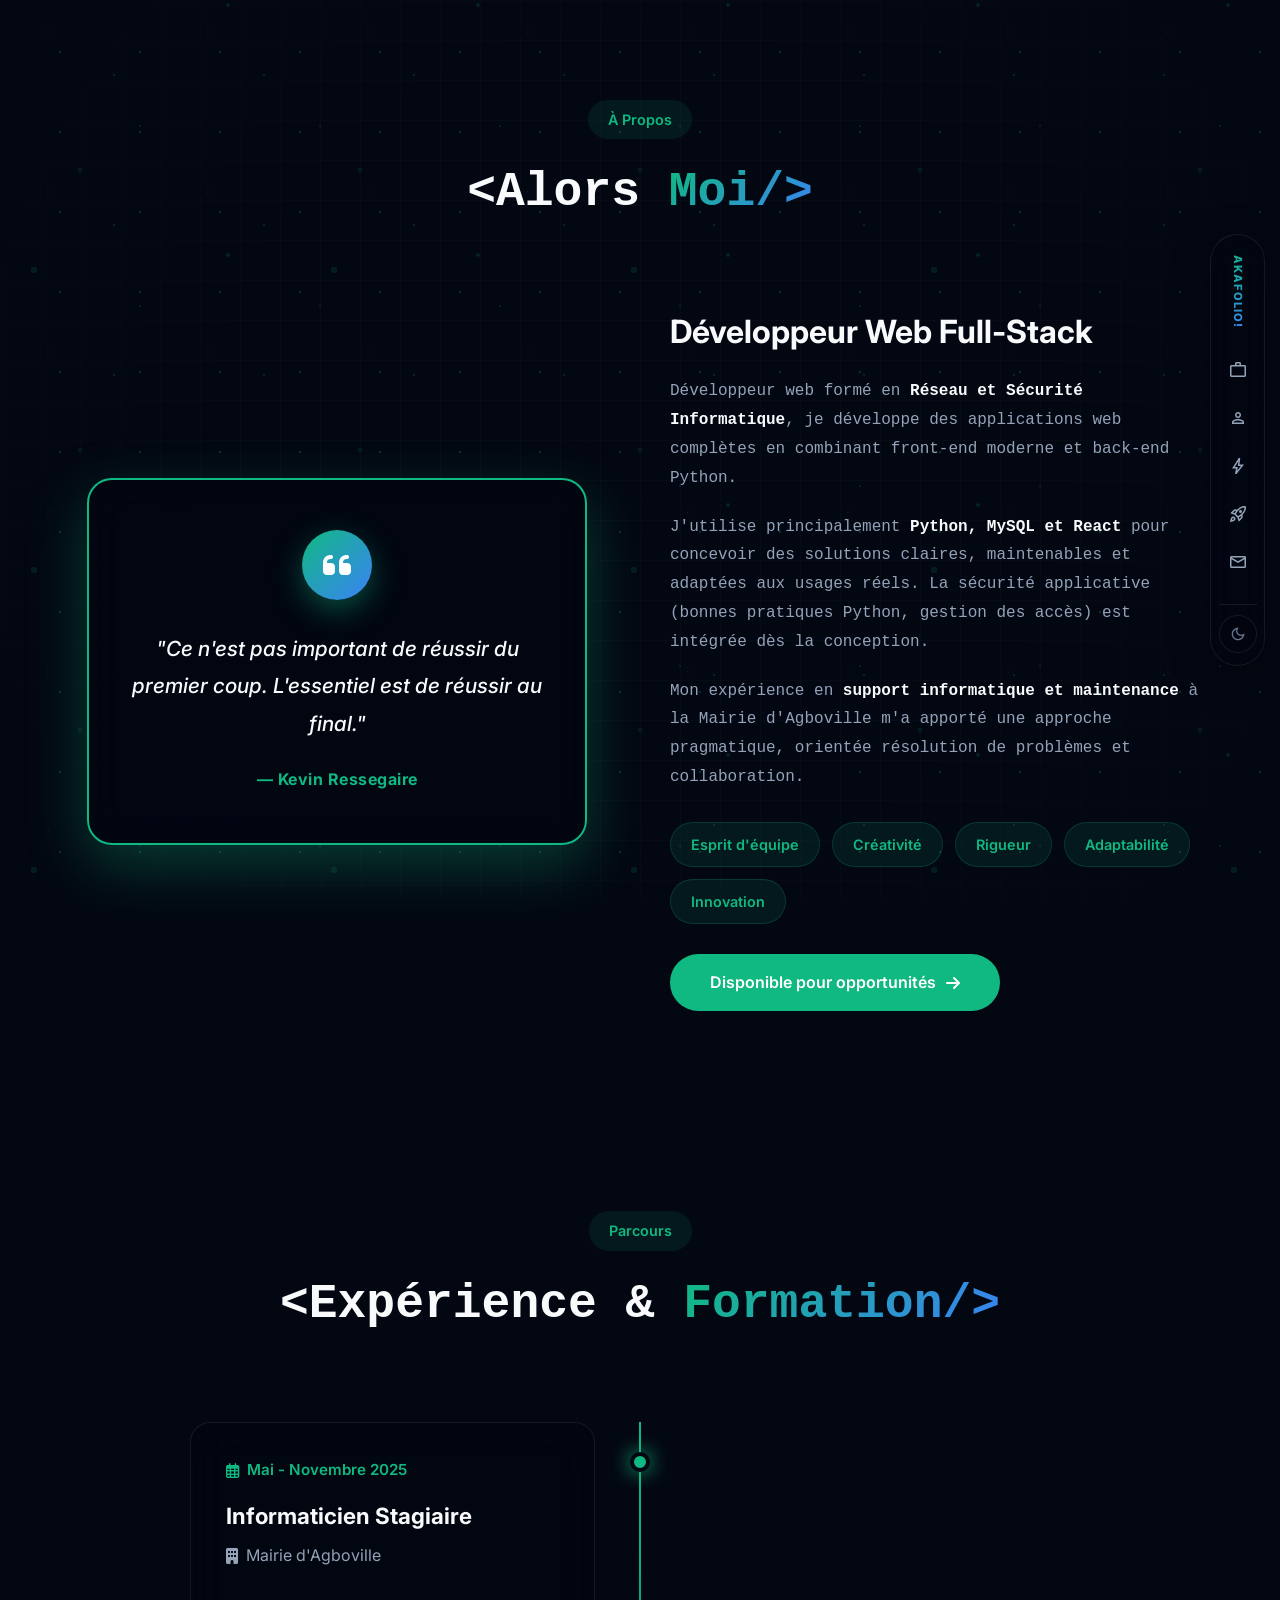
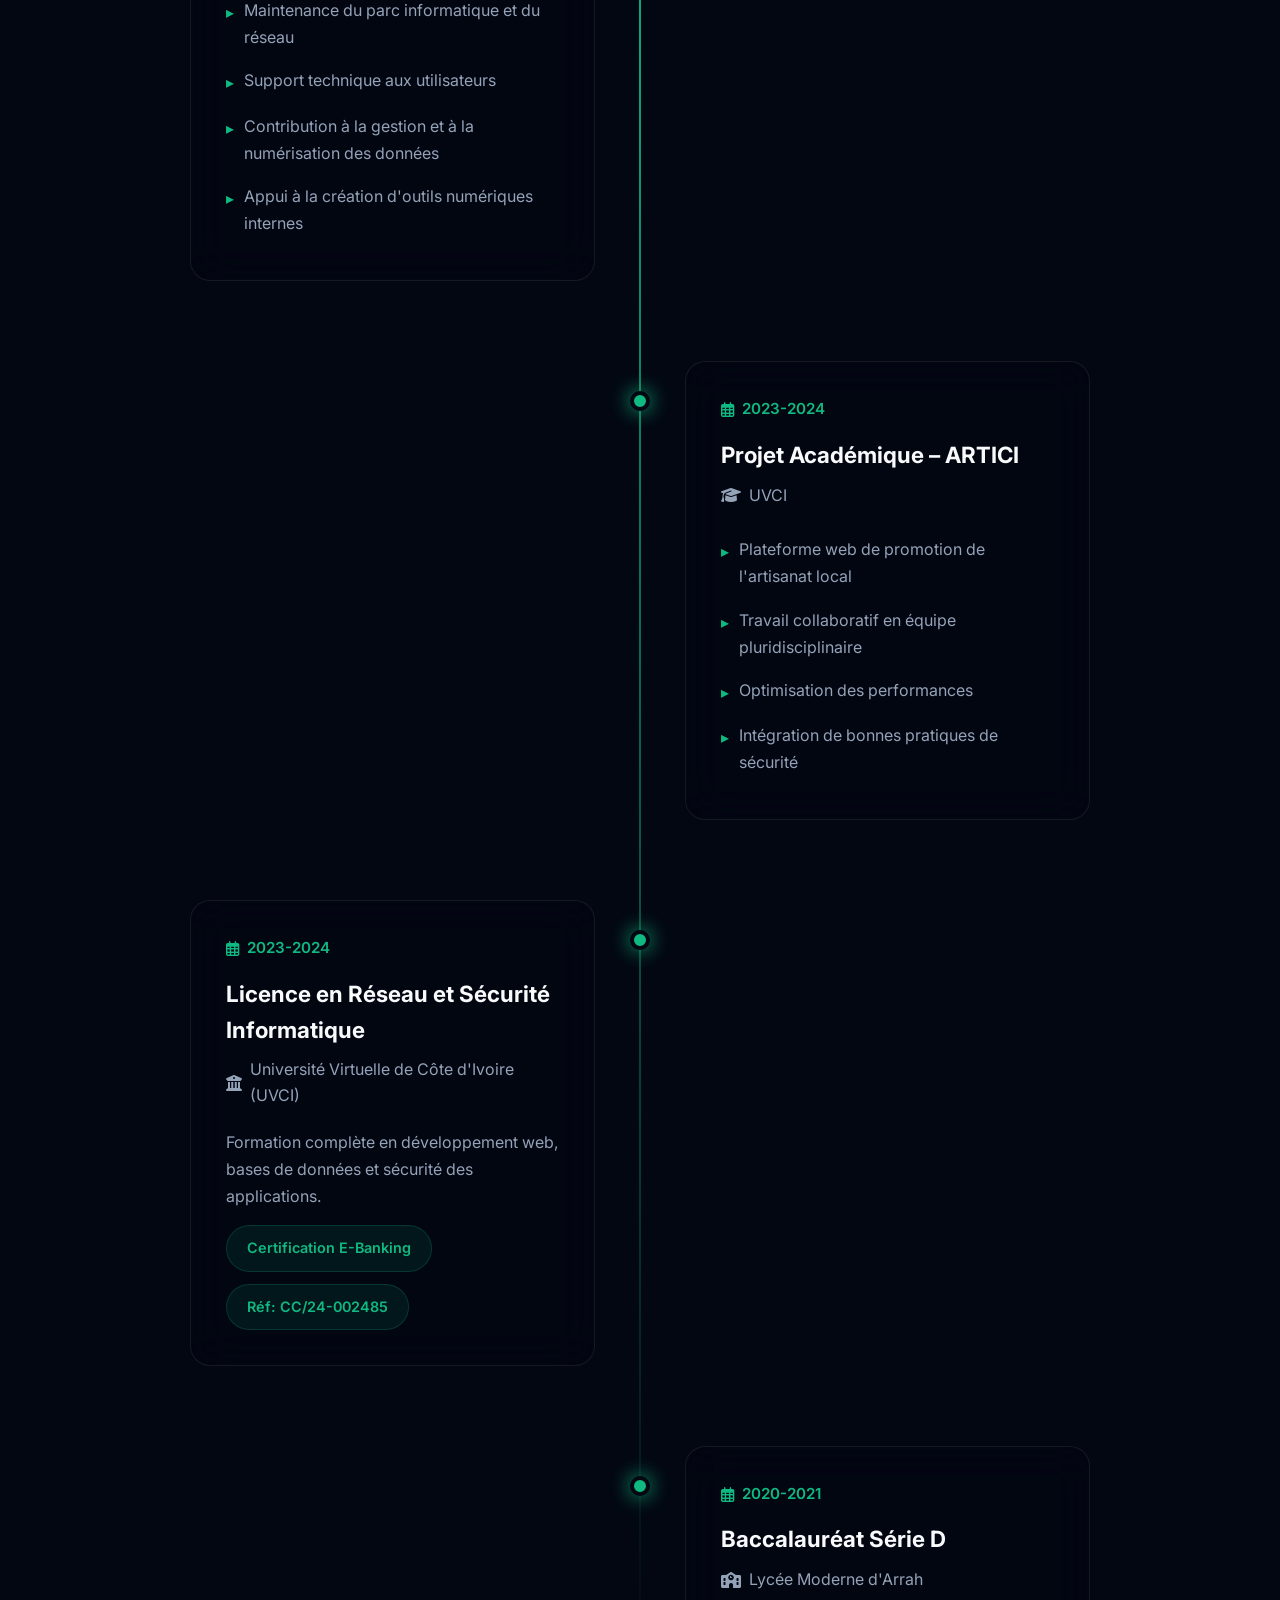
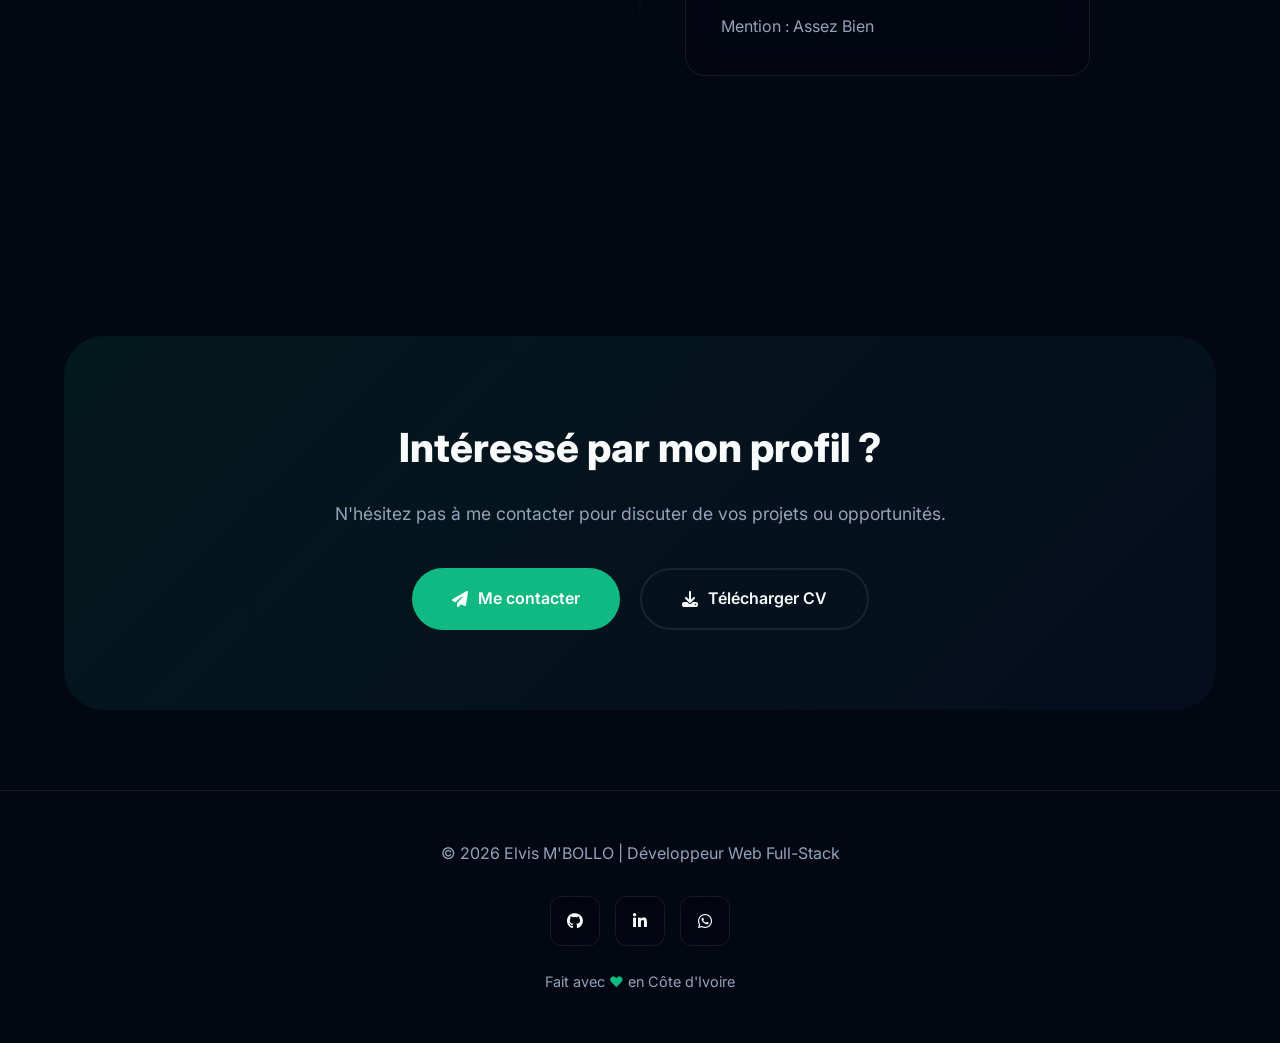
==== commit a22520ba: "Add files via upload" ====
--- a/about.html
+++ b/about.html
@@ -39,54 +39,46 @@
     </button>
 
     <!-- Navbar Verticale -->
-    <nav class="navbar-vertical">
-        <div class="logo">AKAFOLIO!</div>
+<nav class="navbar-vertical">
+    <a href="index.html" class="logo" title="Accueil">
+        AKAFOLIO!
+    </a>
+    
+    <ul class="nav-links-vertical">
         
-        <ul class="nav-links-vertical">
-            <li>
-                <a href="index.html" title="Accueil">
-                    <span class="material-symbols-outlined">home</span>
-                </a>
-            </li>
-            <li>
-                <a href="services.html" title="Services">
-                    <span class="material-symbols-outlined">work</span>
-                </a>
-            </li>
-            <li>
-                <a href="about.html" class="active" title="À Propos">
-                    <span class="material-symbols-outlined">person</span>
-                </a>
-            </li>
-            <li>
-                <a href="skills.html" title="Compétences">
-                    <span class="material-symbols-outlined">bolt</span>
-                </a>
-            </li>
-            <li>
-                <a href="projects.html" title="Projets">
-                    <span class="material-symbols-outlined">rocket_launch</span>
-                </a>
-            </li>
-            <li>
-                <a href="contact.html" title="Contact">
-                    <span class="material-symbols-outlined">mail</span>
-                </a>
-            </li>
-        </ul>
-
-        <div class="nav-actions-vertical">
-            <button id="theme-mode-toggle" class="theme-btn-vertical">
-                <span class="material-symbols-outlined">light_mode</span>
-            </button>
-            <button id="color-theme-toggle" class="theme-btn-vertical">
-                <span class="material-symbols-outlined">palette</span>
-            </button>
-            <a href="contact.html" class="btn-cta-vertical">
-                <span class="material-symbols-outlined">send</span>
-            </a>
-        </div>
-    </nav>
+        <li>
+            <a href="services.html" class="active" title="Services">
+                <span class="material-symbols-outlined">work</span>
+            </a>
+        </li>
+        <li>
+            <a href="about.html" title="À Propos">
+                <span class="material-symbols-outlined">person</span>
+            </a>
+        </li>
+        <li>
+            <a href="skills.html" title="Compétences">
+                <span class="material-symbols-outlined">bolt</span>
+            </a>
+        </li>
+        <li>
+            <a href="projects.html" title="Projets">
+                <span class="material-symbols-outlined">rocket_launch</span>
+            </a>
+        </li>
+        <li>
+            <a href="contact.html" title="Contact">
+                <span class="material-symbols-outlined">mail</span>
+            </a>
+        </li>
+    </ul>
+
+    <div class="nav-actions-vertical">
+        <button id="theme-mode-toggle" class="theme-btn-vertical">
+            <span class="material-symbols-outlined">light_mode</span>
+        </button>
+    </div>
+</nav>
 
     <!-- About Section -->
     <section id="about">
